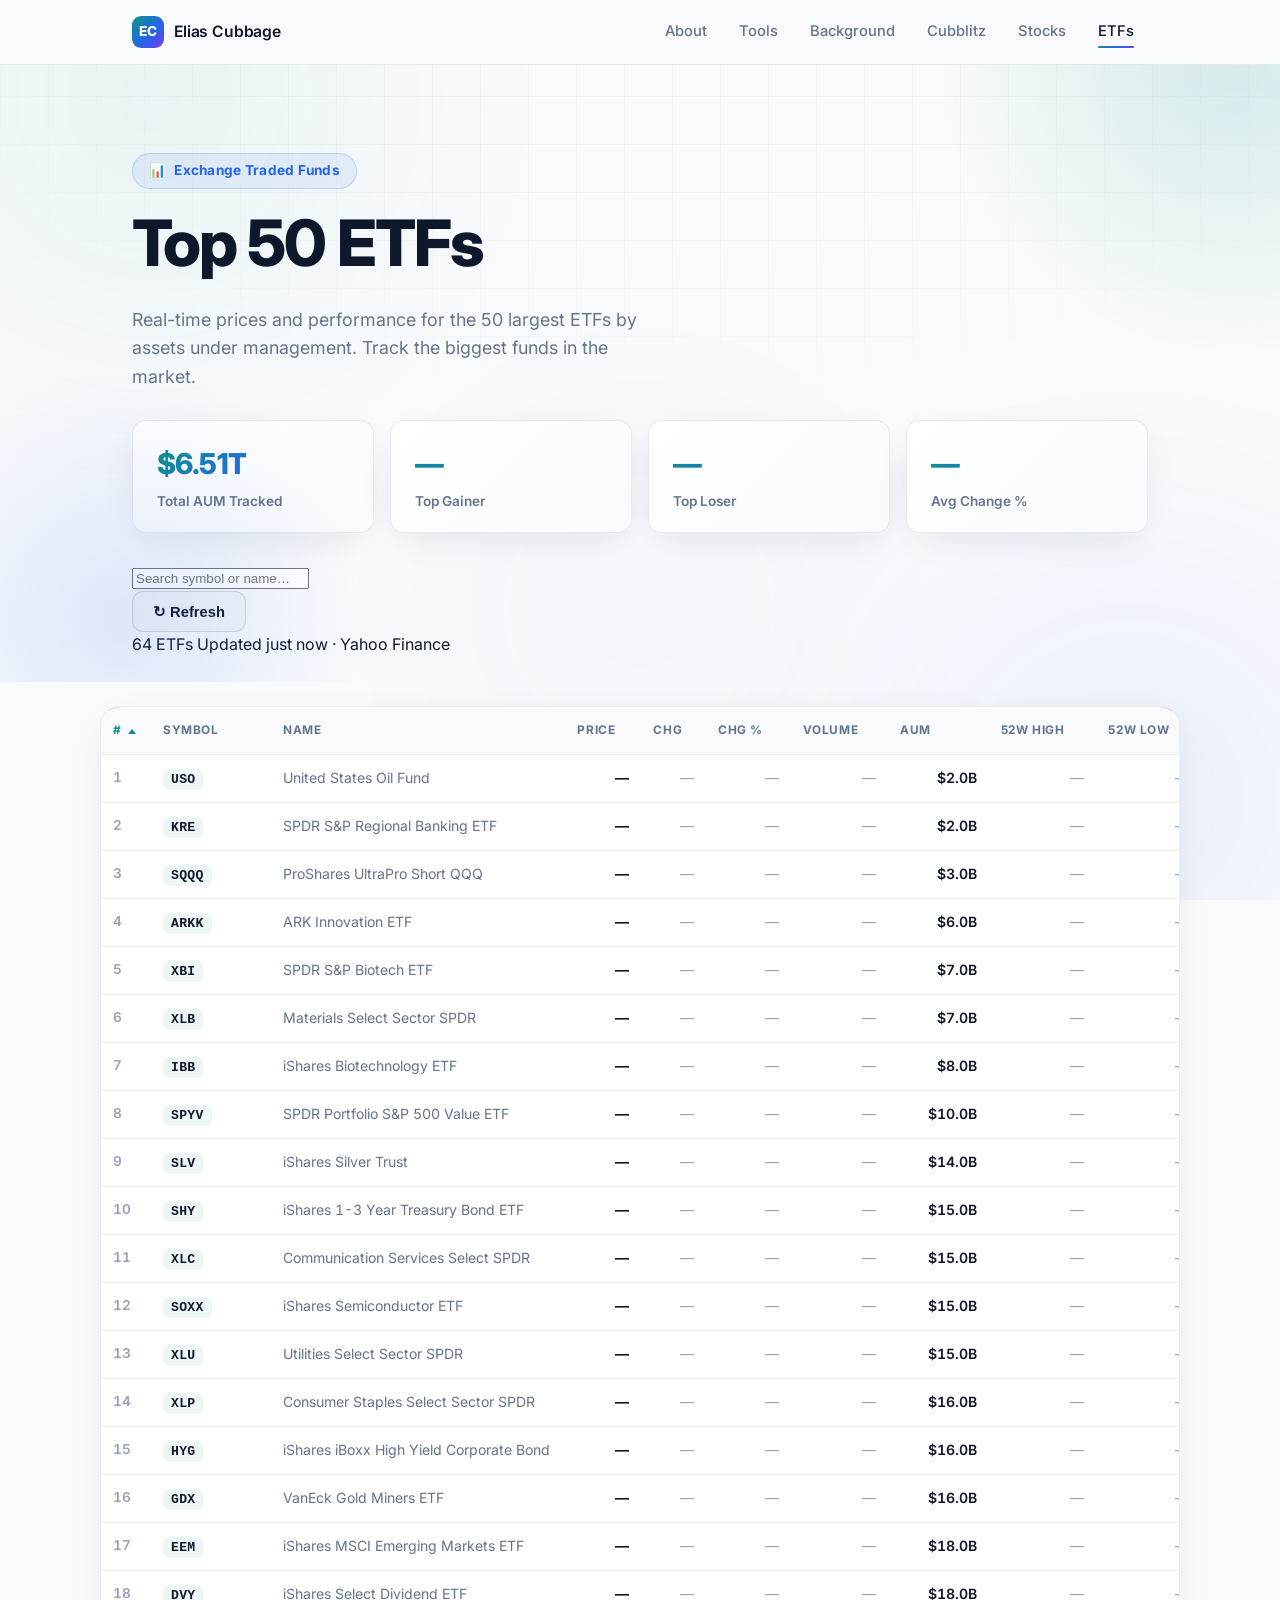
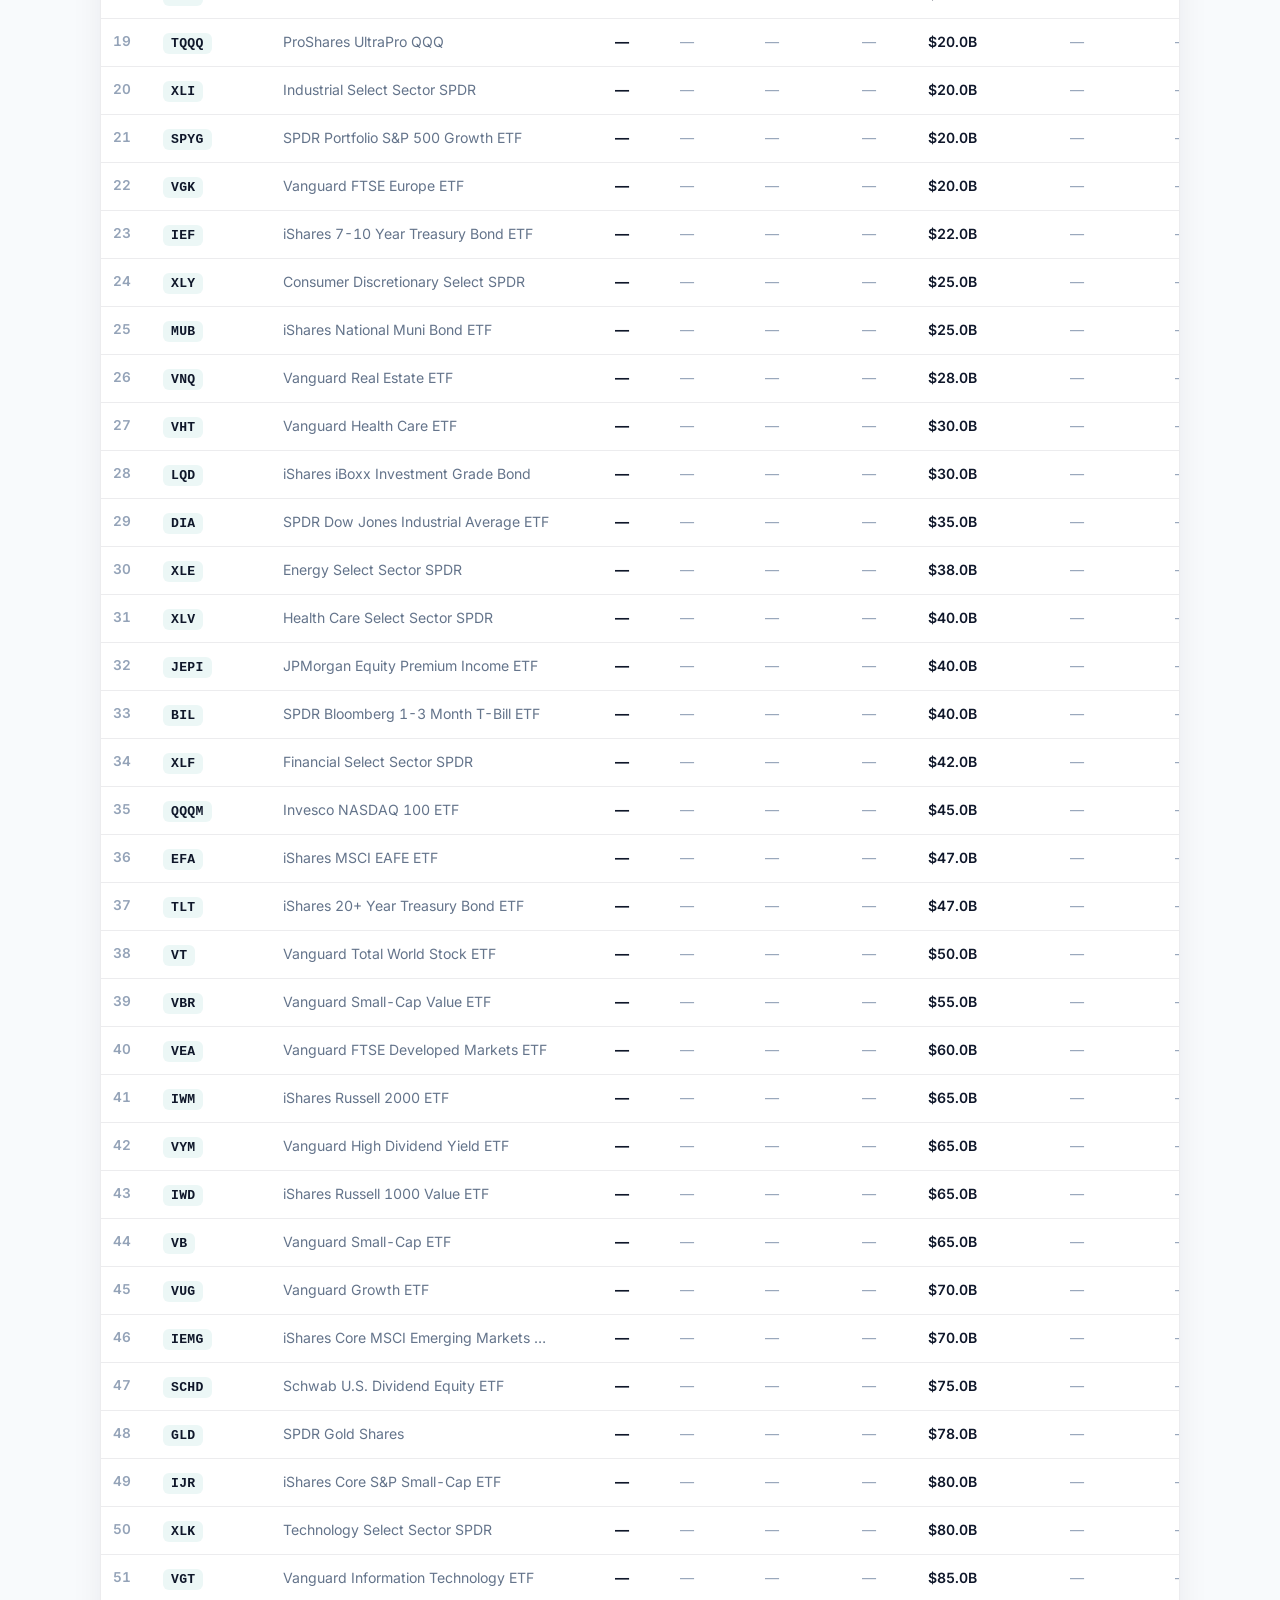
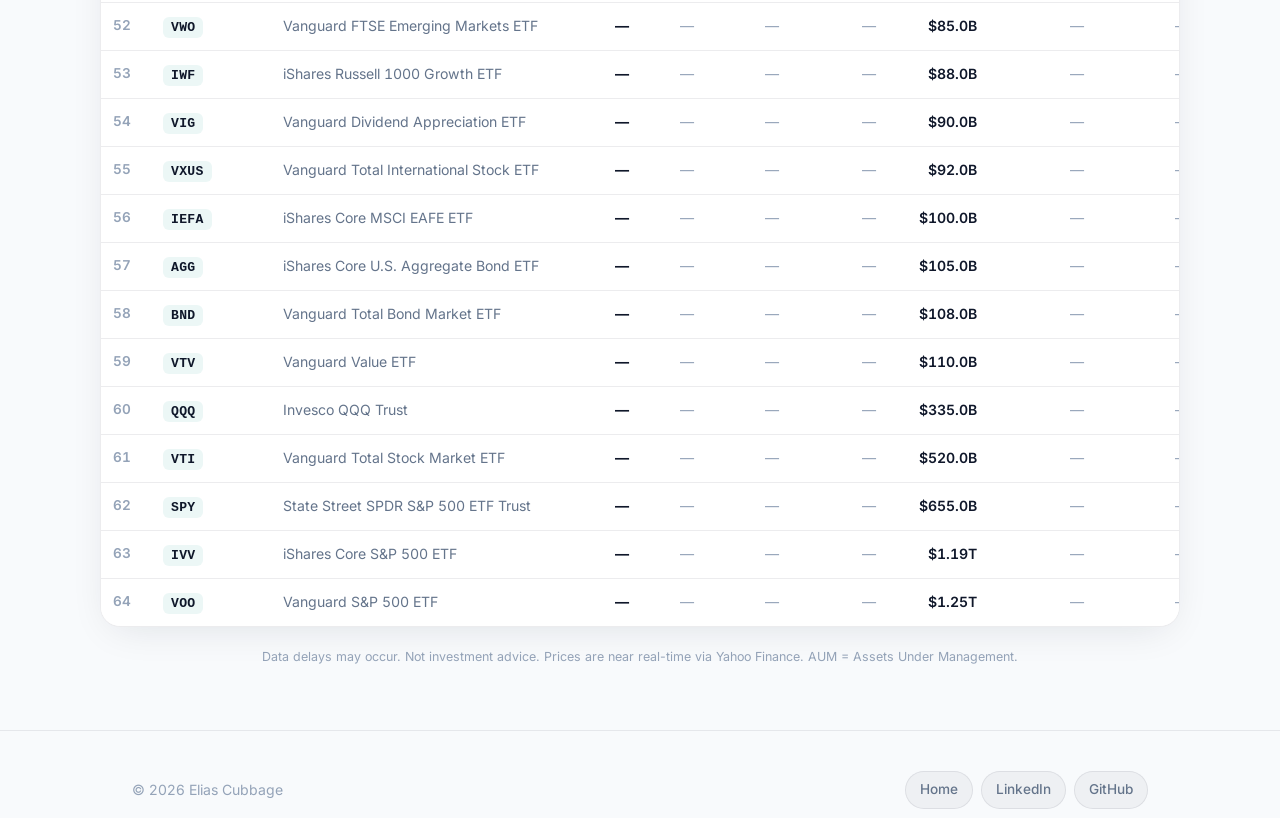
==== etf.html @ 334627fe "Add dedicated ETF tracker page with top 50 ETFs" ====
<!doctype html>
<html lang="en">
<head>
  <meta charset="utf-8" />
  <meta name="viewport" content="width=device-width,initial-scale=1" />
  <meta http-equiv="Cache-Control" content="no-cache, no-store, must-revalidate" />
  <meta http-equiv="Pragma" content="no-cache" />
  <meta http-equiv="Expires" content="0" />
  <title>ETF Tracker — Top 50 ETFs | Elias Cubbage</title>
  <meta name="description" content="Real-time ETF tracker of the 50 largest ETFs by assets under management. Live data from Yahoo Finance." />
  <meta property="og:title" content="ETF Tracker — Top 50 ETFs" />
  <meta property="og:description" content="Real-time tracker of the 50 largest ETFs by AUM. Live data from Yahoo Finance." />
  <meta property="og:type" content="website" />
  <meta property="og:url" content="https://eliascubbage.com/etf.html" />
  <meta property="og:locale" content="en_US" />
  <meta name="twitter:card" content="summary" />
  <link rel="icon" type="image/svg+xml" href="data:image/svg+xml,%3Csvg xmlns='http://www.w3.org/2000/svg' viewBox='0 0 32 32'%3E%3Crect width='32' height='32' rx='6' fill='%230d9488'/%3E%3Ctext x='16' y='22' text-anchor='middle' font-family='Inter,system-ui,sans-serif' font-size='16' font-weight='700' fill='%23ffffff'%3EEC%3C/text%3E%3C/svg%3E" />
  <link href="https://fonts.googleapis.com/css2?family=Inter:wght@300;400;500;600;700;800;900&display=swap" rel="stylesheet">
  <script>history.scrollRestoration='manual';window.scrollTo(0,0);</script>
  <link rel="stylesheet" href="styles-cubblitz.css?v=14">
  <script src="config.js?v=3"></script>
  <style>
    .etf-hero { position: relative; overflow: hidden; }
    .etf-hero::before {
      content: '';
      position: absolute;
      top: -50%;
      right: -20%;
      width: 600px;
      height: 600px;
      background: radial-gradient(circle, rgba(13, 148, 136, 0.15) 0%, transparent 70%);
      border-radius: 50%;
      pointer-events: none;
      animation: floatA 20s ease-in-out infinite;
    }
    .etf-hero::after {
      content: '';
      position: absolute;
      bottom: -30%;
      left: -10%;
      width: 500px;
      height: 500px;
      background: radial-gradient(circle, rgba(37, 99, 235, 0.12) 0%, transparent 70%);
      border-radius: 50%;
      pointer-events: none;
      animation: floatB 25s ease-in-out infinite;
    }
    .etf-stats {
      display: grid;
      grid-template-columns: repeat(auto-fit, minmax(200px, 1fr));
      gap: 16px;
      margin: 24px 0 32px;
    }
    .etf-stat-card {
      padding: 20px 24px;
      border-radius: var(--radius);
      background: linear-gradient(135deg, var(--card) 0%, var(--card-2) 100%);
      border: 1px solid var(--border);
      box-shadow: var(--shadow);
      transition: transform 0.3s var(--ease), border-color 0.3s var(--ease), box-shadow 0.3s var(--ease);
    }
    .etf-stat-card:hover {
      transform: translateY(-4px);
      border-color: rgba(13, 148, 136, 0.3);
      box-shadow: 0 14px 48px -12px rgba(15, 23, 42, 0.2);
    }
    .etf-stat-value {
      font-size: 1.8rem;
      font-weight: 800;
      background: var(--accent-grad);
      -webkit-background-clip: text;
      background-clip: text;
      -webkit-text-fill-color: transparent;
      margin: 0 0 4px;
      letter-spacing: -0.02em;
    }
    .etf-stat-label {
      font-size: 0.85rem;
      font-weight: 600;
      color: var(--muted);
      margin: 0;
    }
    .etf-badge-header {
      display: inline-flex;
      align-items: center;
      gap: 8px;
      padding: 6px 16px;
      border-radius: 999px;
      background: rgba(37, 99, 235, 0.08);
      border: 1px solid rgba(37, 99, 235, 0.2);
      color: var(--accent-2);
      font-size: 0.85rem;
      font-weight: 700;
      margin-bottom: 16px;
      letter-spacing: 0.02em;
    }
    .etf-table-wrap {
      overflow-x: auto;
      border: 1px solid var(--border);
      border-radius: var(--radius-lg);
      background: var(--card);
      box-shadow: var(--shadow);
      position: relative;
    }
    .etf-table-wrap::before {
      content: '';
      position: absolute;
      top: 0;
      left: 0;
      right: 0;
      height: 4px;
      background: var(--accent-grad);
      border-radius: var(--radius-lg) var(--radius-lg) 0 0;
    }
    .etf-table {
      width: 100%;
      border-collapse: collapse;
      font-size: 0.88rem;
      min-width: 1100px;
    }
    .etf-table thead th {
      position: sticky;
      top: 0;
      background: var(--card-2);
      color: var(--muted);
      font-size: 0.74rem;
      font-weight: 700;
      letter-spacing: 0.05em;
      text-transform: uppercase;
      padding: 14px 12px;
      text-align: left;
      border-bottom: 1px solid var(--border);
      white-space: nowrap;
      cursor: pointer;
      user-select: none;
      transition: color 0.2s var(--ease), background 0.2s var(--ease);
    }
    .etf-table thead th:hover {
      color: var(--text);
      background: rgba(15, 23, 42, 0.03);
    }
    .etf-table thead th.sorted {
      color: var(--accent);
    }
    .etf-table thead th.sorted::after {
      content: '';
      display: inline-block;
      margin-left: 6px;
      width: 0;
      height: 0;
      border-left: 4px solid transparent;
      border-right: 4px solid transparent;
    }
    .etf-table thead th.sorted.asc::after {
      border-bottom: 5px solid var(--accent);
    }
    .etf-table thead th.sorted.desc::after {
      border-top: 5px solid var(--accent);
    }
    .etf-table tbody td {
      padding: 12px;
      border-bottom: 1px solid var(--border);
      white-space: nowrap;
      font-variant-numeric: tabular-nums;
      overflow: hidden;
      text-overflow: ellipsis;
    }
    .etf-table tbody tr:last-child td {
      border-bottom: 0;
    }
    .etf-table tbody tr {
      transition: background 0.2s var(--ease);
    }
    .etf-table tbody tr:hover {
      background: rgba(13, 148, 136, 0.04);
    }
    .etf-table .rank {
      color: var(--muted-2);
      font-weight: 600;
      font-size: 0.85rem;
      width: 50px;
    }
    .etf-table .symbol-col {
      font-weight: 700;
      width: 120px;
    }
    .etf-table .ticker {
      font-family: ui-monospace, 'SF Mono', Menlo, monospace;
      font-weight: 700;
      letter-spacing: 0.02em;
      color: var(--text);
      background: rgba(13, 148, 136, 0.08);
      padding: 3px 8px;
      border-radius: 6px;
      font-size: 0.82rem;
    }
    .etf-table .name-col {
      color: var(--muted);
      max-width: 240px;
      overflow: hidden;
      text-overflow: ellipsis;
    }
    .etf-table .num {
      text-align: right;
    }
    .etf-table .price {
      font-weight: 700;
      color: var(--text);
    }
    .etf-table .pos {
      color: #059669;
      font-weight: 600;
    }
    .etf-table .neg {
      color: #dc2626;
      font-weight: 600;
    }
    .etf-table .flat {
      color: var(--muted-2);
    }
    .etf-table .muted {
      color: var(--muted-2);
    }
    .etf-table .marketcap {
      font-weight: 600;
      color: var(--text);
    }
    .etf-disclaimer {
      margin: 20px 0 0;
      color: var(--muted-2);
      font-size: 0.78rem;
      text-align: center;
    }
    @media (max-width: 680px) {
      .etf-stats {
        grid-template-columns: 1fr;
      }
    }
  </style>
</head>
<body>
  <div class="cursor-dot" id="cursor-dot" aria-hidden="true"></div>
  <div class="cursor-ring" id="cursor-ring" aria-hidden="true"></div>
  <div class="spotlight" id="spotlight" aria-hidden="true"></div>
  <div class="scroll-progress" id="scroll-progress" aria-hidden="true"></div>
  <div class="bg-decor" aria-hidden="true">
    <div class="bg-mesh"></div>
    <div class="bg-glow glow-a"></div>
    <div class="bg-glow glow-b"></div>
    <div class="bg-glow glow-c"></div>
    <div class="bg-grid"></div>
    <div class="bg-noise"></div>
  </div>
  <header class="site-header">
    <div class="container header-inner">
      <a class="brand" href="/">
        <span class="brand-mark">EC</span>
        <span class="brand-name">Elias Cubbage</span>
      </a>
      <button id="nav-toggle" class="nav-toggle" aria-label="Toggle navigation">☰</button>
      <nav id="nav" class="nav">
        <a href="/#about" data-nav>About</a>
        <a href="/#stack" data-nav>Tools</a>
        <a href="/#professional" data-nav>Background</a>
        <a href="/#game" data-nav>Cubblitz</a>
        <a href="stocks.html" data-nav>Stocks</a>
        <a href="etf.html" data-nav class="active">ETFs</a>
      </nav>
    </div>
  </header>
  <main>
    <section class="hero etf-hero">
      <div class="container hero-inner">
        <div class="hero-content">
          <div class="etf-badge-header">
            <span>📊</span>
            <span>Exchange Traded Funds</span>
          </div>
          <h1>Top 50 ETFs</h1>
          <p class="lead">Real-time prices and performance for the 50 largest ETFs by assets under management. Track the biggest funds in the market.</p>

          <div class="etf-stats" id="etf-stats">
            <div class="etf-stat-card">
              <div class="etf-stat-value" id="stat-total-aum">—</div>
              <div class="etf-stat-label">Total AUM Tracked</div>
            </div>
            <div class="etf-stat-card">
              <div class="etf-stat-value" id="stat-top-gainer">—</div>
              <div class="etf-stat-label">Top Gainer</div>
            </div>
            <div class="etf-stat-card">
              <div class="etf-stat-value" id="stat-top-loser">—</div>
              <div class="etf-stat-label">Top Loser</div>
            </div>
            <div class="etf-stat-card">
              <div class="etf-stat-value" id="stat-avg-change">—</div>
              <div class="etf-stat-label">Avg Change %</div>
            </div>
          </div>

          <div class="stocks-controls">
            <div class="stocks-search">
              <input type="text" id="search-input" placeholder="Search symbol or name…" autocomplete="off" aria-label="Search ETFs" />
            </div>
            <button id="refresh-btn" class="btn ghost refresh-btn" type="button">↻ Refresh</button>
          </div>
          <div class="stocks-meta">
            <span id="stocks-count" class="stock-count">Loading…</span>
            <span id="stocks-updated" class="stock-updated"></span>
          </div>
        </div>
      </div>
    </section>

    <section class="section container">
      <div id="stocks-status" class="stocks-status" role="status" aria-live="polite">
        <div class="spinner"></div>
        <p>Loading ETF data…</p>
      </div>
      <div id="stocks-table-wrap" class="etf-table-wrap" hidden>
        <table class="etf-table" id="stocks-table">
          <thead>
            <tr>
              <th class="sortable" data-sort="rank">#</th>
              <th class="sortable" data-sort="symbol">Symbol</th>
              <th class="sortable" data-sort="name">Name</th>
              <th class="sortable" data-sort="price">Price</th>
              <th class="sortable" data-sort="change">Chg</th>
              <th class="sortable" data-sort="changePercent">Chg %</th>
              <th class="sortable" data-sort="volume">Volume</th>
              <th class="sortable" data-sort="marketCap">AUM</th>
              <th class="sortable" data-sort="high">52W High</th>
              <th class="sortable" data-sort="low">52W Low</th>
            </tr>
          </thead>
          <tbody id="stocks-body"></tbody>
        </table>
      </div>
      <p class="etf-disclaimer">Data delays may occur. Not investment advice. Prices are near real-time via Yahoo Finance. AUM = Assets Under Management.</p>
    </section>
  </main>
  <footer class="site-footer">
    <div class="container footer-inner">
      <p class="footer-copy">© <span id="year"></span> Elias Cubbage</p>
      <p class="footer-links">
        <a class="chip" href="/">Home</a>
        <a class="chip" href="https://www.linkedin.com/in/elias-cubbage/" target="_blank" rel="noopener">LinkedIn</a>
        <a class="chip" href="https://github.com/EliasCubbage" target="_blank" rel="noopener">GitHub</a>
      </p>
    </div>
  </footer>
  <script src="etf.js"></script>
</body>
</html>
---- styles-cubblitz.css ----
/* ============================================================
   Elias Cubbage — Portfolio
   Bright, professional light theme with teal→blue accent
   Enhanced: scroll progress, stats, filters, marquee
   ============================================================ */

:root{
  --bg:#f8fafc;
  --bg-2:#f1f5f9;
  --card:#ffffff;
  --card-2:#f8fafc;
  --muted:#64748b;
  --muted-2:#94a3b8;
  --text:#0f172a;
  --accent:#0d9488;
  --accent-2:#2563eb;
  --accent-3:#7c3aed;
  --accent-grad:linear-gradient(135deg,#0d9488 0%,#2563eb 60%,#7c3aed 100%);
  --accent-grad-soft:linear-gradient(135deg,rgba(13,148,136,0.1),rgba(37,99,235,0.1));
  --border:rgba(15,23,42,0.08);
  --border-strong:rgba(15,23,42,0.14);
  --radius:14px;
  --radius-lg:20px;
  --shadow:0 10px 40px -12px rgba(15,23,42,0.12);
  --shadow-glow:0 0 40px -8px rgba(13,148,136,0.2);
  --ease:cubic-bezier(0.22,1,0.36,1);
}

*{box-sizing:border-box}
html{scroll-behavior:smooth}
html,body{height:100%}
body{
  margin:0;
  font-family:Inter,system-ui,-apple-system,'Segoe UI',Roboto,Helvetica,Arial;
  background:var(--bg);
  color:var(--text);
  line-height:1.6;
  -webkit-font-smoothing:antialiased;
  text-rendering:optimizeLegibility;
  overflow-x:hidden;
}

/* ===== Scroll progress bar ===== */
.scroll-progress{
  position:fixed;top:0;left:0;height:3px;width:0;z-index:100;
  background:var(--accent-grad);
  box-shadow:0 0 12px rgba(13,148,136,0.5);
  transition:width 0.1s linear;
}

/* ===== Background decoration ===== */
.bg-decor{position:fixed;inset:0;z-index:-1;pointer-events:none;overflow:hidden}
.bg-glow{position:absolute;border-radius:50%;filter:blur(120px);opacity:0.4}
.glow-a{width:600px;height:600px;top:-200px;left:-150px;background:radial-gradient(circle,rgba(13,148,136,0.25),transparent 70%);animation:floatA 18s ease-in-out infinite}
.glow-b{width:700px;height:700px;bottom:-250px;right:-200px;background:radial-gradient(circle,rgba(37,99,235,0.22),transparent 70%);animation:floatB 22s ease-in-out infinite}
.glow-c{width:500px;height:500px;top:40%;left:50%;transform:translateX(-50%);background:radial-gradient(circle,rgba(124,58,237,0.12),transparent 70%);animation:floatC 26s ease-in-out infinite}
.bg-grid{position:absolute;inset:0;background-image:linear-gradient(rgba(15,23,42,0.04) 1px,transparent 1px),linear-gradient(90deg,rgba(15,23,42,0.04) 1px,transparent 1px);background-size:48px 48px;mask-image:radial-gradient(ellipse 80% 60% at 50% 0%,#000 30%,transparent 80%);-webkit-mask-image:radial-gradient(ellipse 80% 60% at 50% 0%,#000 30%,transparent 80%)}
@keyframes floatA{0%,100%{transform:translate(0,0)}50%{transform:translate(60px,40px)}}
@keyframes floatB{0%,100%{transform:translate(0,0)}50%{transform:translate(-50px,-30px)}}
@keyframes floatC{0%,100%{transform:translate(-50%,0)}50%{transform:translate(-50%,-40px)}}

/* ===== Layout ===== */
.container{max-width:1080px;margin:0 auto;padding:0 32px}
.section{padding:24px 0}
@media (max-width:600px){.section{padding:16px 0}.container{padding:0 20px}}

/* ===== Header ===== */
.site-header{
  position:sticky;top:0;z-index:50;
  background:#f8fafc;
  border-bottom:1px solid var(--border);
}
.header-inner{display:flex;align-items:center;justify-content:space-between;height:64px}
.brand{display:flex;align-items:center;gap:10px;text-decoration:none;color:var(--text)}
.brand-mark{
  display:inline-flex;align-items:center;justify-content:center;
  width:32px;height:32px;border-radius:9px;
  background:var(--accent-grad);color:#fff;font-weight:800;font-size:0.85rem;letter-spacing:0.5px;
}
.brand-name{font-weight:600;font-size:0.98rem;letter-spacing:-0.01em}
@media (max-width:520px){.brand-name{display:none}}

.nav{display:flex;gap:4px;align-items:center}
.nav a{
  position:relative;color:var(--muted);text-decoration:none;font-size:0.92rem;font-weight:500;
  padding:8px 14px;border-radius:8px;transition:color 0.25s var(--ease),background 0.25s var(--ease);
}
.nav a:hover{color:var(--text);background:rgba(15,23,42,0.05)}
.nav a::after{content:"";position:absolute;left:14px;right:14px;bottom:4px;height:1.5px;background:var(--accent-grad);transform:scaleX(0);transform-origin:left;transition:transform 0.3s var(--ease);border-radius:2px}
.nav a:hover::after{transform:scaleX(1)}
.nav a.active{color:var(--text)}
.nav a.active::after{transform:scaleX(1)}
.nav-toggle{display:none;background:transparent;border:0;color:var(--muted);font-size:1.4rem;cursor:pointer;padding:4px 8px;border-radius:8px}
.nav-toggle:hover{color:var(--text);background:rgba(15,23,42,0.05)}

/* ===== Hero ===== */
.hero{padding:88px 0 24px}
.hero-inner{display:flex;gap:48px;align-items:center}
.hero-content{flex:1;min-width:0}
.hero h1{
  font-size:clamp(2.4rem,6vw,4rem);font-weight:800;letter-spacing:-0.03em;line-height:1.2;
  margin:0 0 24px;
  color:#0f172a;
}
.lead{color:var(--muted);font-size:1.12rem;max-width:540px;margin:0 0 28px}
.cta-row{display:flex;gap:12px;flex-wrap:wrap;margin:0 0 22px}
.links-row{display:flex;gap:10px;flex-wrap:wrap;margin:0 0 24px}

/* ===== Buttons & chips ===== */
.btn{
  display:inline-flex;align-items:center;justify-content:center;
  padding:11px 20px;border-radius:11px;
  background:transparent;color:var(--text);text-decoration:none;font-weight:600;font-size:0.92rem;
  border:1px solid var(--border-strong);cursor:pointer;
  transition:transform 0.2s var(--ease),background 0.25s var(--ease),border-color 0.25s var(--ease),box-shadow 0.25s var(--ease);
}
.btn:hover{transform:translateY(-2px);border-color:rgba(15,23,42,0.22);background:rgba(15,23,42,0.04)}
.btn.primary{
  background:var(--accent-grad);border:0;color:#fff;font-weight:700;
  box-shadow:0 8px 24px -8px rgba(13,148,136,0.4);
}
.btn.primary:hover{box-shadow:0 12px 32px -8px rgba(13,148,136,0.55);transform:translateY(-2px)}
.btn.ghost{border:1px solid var(--border-strong);background:rgba(15,23,42,0.02)}
.btn:disabled{opacity:0.4;cursor:not-allowed;transform:none}
.chip{
  display:inline-flex;align-items:center;
  padding:7px 14px;border-radius:999px;
  background:rgba(15,23,42,0.04);border:1px solid var(--border);
  color:var(--muted);text-decoration:none;font-size:0.85rem;font-weight:500;
  transition:color 0.25s var(--ease),border-color 0.25s var(--ease),background 0.25s var(--ease),transform 0.2s var(--ease);
}
.chip:hover{color:var(--text);border-color:rgba(13,148,136,0.4);background:rgba(13,148,136,0.06);transform:translateY(-1px)}

/* magnetic buttons */
.magnetic{transition:transform 0.2s var(--ease)}

/* ===== Hero visual ===== */
.hero-visual{flex:0 0 240px;display:flex;align-items:center;justify-content:center}
.monogram-ring{position:relative;border-radius:32px;padding:6px;background:var(--accent-grad);box-shadow:var(--shadow-glow);animation:pulseRing 6s ease-in-out infinite}
.monogram-ring svg{display:block;border-radius:26px}
.orbit{position:absolute;border-radius:50%;border:1px solid rgba(15,23,42,0.1);pointer-events:none}
.orbit-1{inset:-18px;animation:spin 16s linear infinite}
.orbit-2{inset:-36px;border-color:rgba(37,99,235,0.15);animation:spin 24s linear infinite reverse}
.orbit-dot{position:absolute;top:50%;left:50%;width:8px;height:8px;margin:-4px 0 0 -4px;border-radius:50%;background:var(--accent);box-shadow:0 0 12px rgba(13,148,136,0.6)}
.dot-1{animation:orbitSpin1 16s linear infinite}
.dot-2{background:var(--accent-2);box-shadow:0 0 12px rgba(37,99,235,0.6);animation:orbitSpin2 24s linear infinite reverse}
@keyframes spin{to{transform:rotate(360deg)}}
@keyframes orbitSpin1{from{transform:rotate(0deg) translateX(128px) rotate(0deg)}to{transform:rotate(360deg) translateX(128px) rotate(-360deg)}}
@keyframes orbitSpin2{from{transform:rotate(0deg) translateX(146px) rotate(0deg)}to{transform:rotate(360deg) translateX(146px) rotate(-360deg)}}
@keyframes pulseRing{0%,100%{box-shadow:0 0 40px -8px rgba(13,148,136,0.2)}50%{box-shadow:0 0 60px -6px rgba(37,99,235,0.3)}}
@media (max-width:800px){.hero-visual{flex:0 0 180px}.monogram-ring svg{width:180px;height:180px}}
@media (max-width:520px){.hero-visual{flex:0 0 140px}.monogram-ring svg{width:140px;height:140px}.orbit-1{inset:-12px}.orbit-2{inset:-24px}}

/* ===== Section titles ===== */
.section-title{
  font-size:clamp(1.6rem,3.5vw,2.2rem);font-weight:700;letter-spacing:-0.02em;
  margin:0 0 28px;display:flex;align-items:center;gap:14px;
}
.section-title::before{content:"";width:28px;height:2px;border-radius:2px;background:var(--accent-grad);flex:0 0 28px}

/* ===== Stats band ===== */
.stats-band{
  display:grid;grid-template-columns:repeat(4,1fr);gap:16px;
  padding:0 32px 8px;
}
.stat-card{
  display:flex;flex-direction:column;gap:4px;
  padding:22px 20px;border-radius:var(--radius);
  background:linear-gradient(180deg,var(--card),var(--card-2));
  border:1px solid var(--border);
  box-shadow:var(--shadow);
  transition:transform 0.3s var(--ease),border-color 0.3s var(--ease),box-shadow 0.3s var(--ease);
}
.stat-card:hover{transform:translateY(-4px);border-color:rgba(13,148,136,0.25);box-shadow:0 14px 48px -12px rgba(15,23,42,0.18)}
.stat-num{font-size:clamp(1.6rem,3vw,2.2rem);font-weight:800;letter-spacing:-0.02em;background:var(--accent-grad);-webkit-background-clip:text;background-clip:text;-webkit-text-fill-color:transparent;font-variant-numeric:tabular-nums}
.stat-label{font-size:0.92rem;font-weight:600;color:var(--text)}
.stat-sub{font-size:0.78rem;color:var(--muted-2)}
@media (max-width:760px){.stats-band{grid-template-columns:repeat(2,1fr)}}
@media (max-width:440px){.stats-band{grid-template-columns:1fr}}

/* ===== About ===== */
#about{display:flex;flex-direction:column;justify-content:center;align-items:center;padding:8px 0}
.about-grid{display:grid;grid-template-columns:1fr;gap:40px;align-items:start;max-width:800px;margin:0 auto}
@media (max-width:860px){.about-grid{grid-template-columns:1fr;gap:28px}}
.about-lead{color:var(--muted);font-size:1.05rem;max-width:720px;margin:0 auto 24px;text-align:center}
.about-text{text-align:center}
.skills{display:flex;gap:10px;flex-wrap:wrap;list-style:none;padding:0;margin:0}
.skills li{
  display:inline-flex;align-items:center;gap:8px;
  padding:8px 14px;border-radius:10px;
  background:var(--card);border:1px solid var(--border);
  color:var(--text);font-size:0.88rem;font-weight:500;
  box-shadow:0 2px 8px -4px rgba(15,23,42,0.08);
  transition:border-color 0.25s var(--ease),transform 0.2s var(--ease),box-shadow 0.25s var(--ease);
}
.skills li:hover{border-color:rgba(13,148,136,0.35);transform:translateY(-2px);box-shadow:0 6px 16px -4px rgba(13,148,136,0.2)}
.skill-dot{width:7px;height:7px;border-radius:50%;background:var(--accent-grad);box-shadow:0 0 8px rgba(13,148,136,0.4)}


/* ===== Tech Stack ===== */
.marquee{overflow:hidden;margin:0 0 32px;mask-image:linear-gradient(90deg,transparent,#000 8%,#000 92%,transparent);-webkit-mask-image:linear-gradient(90deg,transparent,#000 8%,#000 92%,transparent)}
.marquee-track{display:flex;align-items:center;gap:18px;width:max-content;animation:marquee 28s linear infinite}
.marquee-item{font-size:1.1rem;font-weight:700;color:var(--muted);white-space:nowrap;letter-spacing:-0.01em}
.marquee-dot{color:var(--accent);font-size:0.9rem}
@keyframes marquee{to{transform:translateX(-50%)}}
.stack-grid{display:grid;grid-template-columns:repeat(4,1fr);gap:16px}
.stack-col{padding:22px 20px;border-radius:var(--radius);background:linear-gradient(180deg,var(--card),var(--card-2));border:1px solid var(--border);box-shadow:var(--shadow);transition:border-color 0.3s var(--ease),transform 0.3s var(--ease),box-shadow 0.3s var(--ease)}
.stack-col:hover{border-color:rgba(13,148,136,0.25);transform:translateY(-4px);box-shadow:0 14px 48px -12px rgba(15,23,42,0.18)}
.stack-col-title{margin:0 0 14px;font-size:0.82rem;font-weight:700;letter-spacing:0.08em;text-transform:uppercase;color:var(--accent)}
.stack-list{list-style:none;padding:0;margin:0;display:flex;flex-direction:column;gap:8px}
.stack-list li{display:flex;align-items:center;gap:8px;font-size:0.9rem;color:var(--text)}
.stack-list li::before{content:"";width:5px;height:5px;border-radius:50%;background:var(--accent-grad);flex:0 0 5px}
@media (max-width:760px){.stack-grid{grid-template-columns:repeat(2,1fr)}}
@media (max-width:440px){.stack-grid{grid-template-columns:1fr}}

/* ===== Professional Background (CV timeline) ===== */
#professional{text-align:center}
#professional .section-title{justify-content:center}
.cv-panel{position:relative;padding-left:28px;max-width:800px;margin:0 auto;text-align:left}
.cv-panel::before{content:"";position:absolute;left:7px;top:8px;bottom:8px;width:2px;background:linear-gradient(180deg,var(--accent),var(--accent-2),transparent);border-radius:2px}
.cv-item{position:relative;padding:0 0 28px 24px}
.cv-item:last-child{padding-bottom:0}
.cv-marker{position:absolute;left:-28px;top:6px;width:16px;height:16px;border-radius:50%;background:var(--card);border:2px solid var(--accent);box-shadow:0 0 0 4px rgba(13,148,136,0.12);transition:box-shadow 0.3s var(--ease),border-color 0.3s var(--ease)}
.cv-item:hover .cv-marker{border-color:var(--accent-2);box-shadow:0 0 0 6px rgba(37,99,235,0.15),0 0 16px rgba(37,99,235,0.3)}
.cv-head{display:flex;align-items:center;gap:10px;flex-wrap:wrap;margin:0 0 4px}
.cv-head h4{margin:0;font-size:1.08rem;font-weight:700;letter-spacing:-0.01em}
.cv-badge{padding:3px 10px;border-radius:999px;font-size:0.68rem;font-weight:700;letter-spacing:0.04em;text-transform:uppercase;background:var(--accent-grad-soft);border:1px solid rgba(13,148,136,0.2);color:var(--accent)}
.cv-meta{margin:0 0 8px;color:var(--accent);font-size:0.84rem}
.cv-meta em{font-style:normal}
.cv-item p:not(.cv-meta){margin:0;color:var(--muted);font-size:0.92rem;max-width:680px}

/* ===== Contact ===== */
#contact .section-title{justify-content:center;text-align:center}
#contact .section-title::before{display:none}
.contact-card{
  text-align:center;padding:48px 32px;border-radius:var(--radius-lg);
  background:linear-gradient(180deg,var(--card),var(--card-2));
  border:1px solid var(--border);box-shadow:var(--shadow);
  max-width:560px;margin:0 auto;
}
.contact-status{display:inline-flex;align-items:center;gap:8px;margin:0 0 20px;padding:6px 14px;border-radius:999px;background:rgba(13,148,136,0.08);border:1px solid rgba(13,148,136,0.2);font-size:0.8rem;font-weight:600;color:var(--accent)}
.status-dot{width:8px;height:8px;border-radius:50%;background:var(--accent);box-shadow:0 0 8px rgba(13,148,136,0.6);animation:statusPulse 2s ease-in-out infinite}
@keyframes statusPulse{0%,100%{opacity:1;transform:scale(1)}50%{opacity:0.6;transform:scale(0.85)}}
.contact-lead{margin:0 0 8px;color:var(--muted);font-size:1rem}
.contact-email{margin:0 0 24px;font-size:1.4rem;font-weight:700}
.contact-email a{color:var(--accent);text-decoration:none;transition:color 0.25s var(--ease)}
.contact-email a:hover{color:var(--accent-2)}
.contact-phone{margin:0 0 24px;font-size:1.1rem;font-weight:600}
.contact-phone a{color:var(--text);text-decoration:none;transition:color 0.25s var(--ease)}
.contact-phone a:hover{color:var(--accent)}
.contact-card .cta-row{justify-content:center;margin:0}

/* ===== Captcha Gate ===== */
.captcha-gate{
  padding:24px;
  border-radius:var(--radius);
  background:linear-gradient(180deg,var(--card),var(--card-2));
  border:1px solid var(--border);
  box-shadow:var(--shadow);
  max-width:560px;
  margin:0 auto 24px;
}
.captcha-question{
  margin:0 0 16px;
  color:var(--muted);
  font-size:0.95rem;
  line-height:1.5;
}
.captcha-challenge{
  margin:0 0 20px;
  text-align:center;
}
.captcha-problem{
  display:inline-block;
  padding:12px 28px;
  background:var(--bg-2);
  border:1px solid var(--border-strong);
  border-radius:var(--radius);
  font-size:1.5rem;
  font-weight:700;
  color:var(--text);
  font-family:ui-monospace,'SF Mono',Menlo,monospace;
  letter-spacing:3px;
}
.captcha-form{
  display:flex;
  gap:12px;
  flex-wrap:wrap;
  align-items:end;
}
.captcha-label{
  display:block;
  margin:0 0 6px;
  font-size:0.82rem;
  font-weight:600;
  color:var(--muted);
}
.captcha-input{
  flex:1;
  min-width:120px;
  padding:11px 16px;
  border:1px solid var(--border-strong);
  border-radius:var(--radius);
  background:var(--bg-2);
  color:var(--text);
  font-size:1.1rem;
  font-family:ui-monospace,'SF Mono',Menlo,monospace;
  font-weight:600;
  text-align:center;
  letter-spacing:2px;
  transition:border-color 0.25s var(--ease),box-shadow 0.25s var(--ease);
}
.captcha-input:focus{
  outline:none;
  border-color:var(--accent);
  box-shadow:0 0 0 4px rgba(13,148,136,0.12);
}
.captcha-submit{
  flex:0 0 auto;
}
.captcha-error{
  margin:12px 0 0;
  color:#ef4444;
  font-size:0.88rem;
  font-weight:500;
  display:flex;
  align-items:center;
  gap:6px;
}
.captcha-error::before{
  content:"⚠";
  font-size:1rem;
}
.captcha-noscript{
  margin:0;
  color:var(--muted);
  font-size:0.9rem;
}
.captcha-noscript a{color:var(--accent)}

/* ===== Footer ===== */
.site-footer{padding:40px 0;border-top:1px solid var(--border);margin-top:40px}
.footer-inner{display:flex;align-items:center;justify-content:space-between;gap:16px;flex-wrap:wrap}
.footer-copy{margin:0;color:var(--muted-2);font-size:0.88rem}
.footer-links{display:flex;gap:8px;margin:0}

/* ===== Game ===== */
#game h2{font-size:clamp(1.8rem,4vw,2.6rem);font-weight:800;letter-spacing:0.04em;margin:0 0 8px;background:var(--accent-grad);-webkit-background-clip:text;background-clip:text;-webkit-text-fill-color:transparent}
#game > p{color:var(--muted);margin:0 0 20px}
.game-card{
  margin-top:16px;padding:24px;border:1px solid var(--border-strong);border-radius:var(--radius-lg);
  background:linear-gradient(180deg,var(--card),var(--card-2));box-shadow:var(--shadow);
  display:flex;flex-direction:column;align-items:center;
}
.game-info{display:flex;gap:24px;flex-wrap:wrap;align-items:center;justify-content:space-between;color:var(--muted);font-size:0.92rem;margin-bottom:16px;width:100%}
.game-info > div{display:inline-flex;align-items:center;gap:6px}
.game-info span{color:var(--text);font-weight:700;font-variant-numeric:tabular-nums}
.game-status{color:var(--accent);font-weight:600}
.canvas-wrap{position:relative;width:100%;max-width:540px}
#game-canvas{display:block;width:100%;height:auto;aspect-ratio:540/750;background:#050506;border:1px solid var(--border-strong);border-radius:12px;image-rendering:crisp-edges}
.game-overlay{position:absolute;inset:0;display:none;align-items:center;justify-content:center;background:rgba(5,5,6,0.82);backdrop-filter:blur(6px);border-radius:12px}
.game-overlay.open{display:flex}
.overlay-content{text-align:center;padding:24px}
.overlay-content h3{margin:0 0 8px;font-size:1.8rem;font-weight:800;letter-spacing:0.04em;background:var(--accent-grad);-webkit-background-clip:text;background-clip:text;-webkit-text-fill-color:transparent}
.overlay-content p{margin:0 0 18px;color:var(--muted)}
.game-controls{display:flex;gap:10px;flex-wrap:wrap;align-items:center;margin-top:16px;justify-content:center}
.game-instructions{margin-top:12px;color:var(--muted-2);text-align:center;font-size:0.84rem}

/* touch controls */
.touch-controls{display:none;gap:12px;margin-top:14px;width:100%;max-width:360px;justify-content:space-between}
.touch-btn{flex:1;padding:16px 0;background:var(--card);border:1px solid var(--border-strong);border-radius:12px;color:var(--text);font-size:1.4rem;cursor:pointer;user-select:none;-webkit-user-select:none}
.touch-btn:active{background:rgba(13,148,136,0.12);border-color:var(--accent)}
.touch-fire{flex:1.4;color:var(--accent)}
@media (max-width:700px){.touch-controls{display:flex}}

/* high scores table */
.highscores{width:100%;max-width:360px;margin-top:20px;text-align:center}
.highscores h3{margin:0 0 10px;font-size:0.95rem;color:var(--accent);letter-spacing:0.04em;text-transform:uppercase}
#highscore-list{list-style:none;padding:0;margin:0;text-align:left;font-size:0.86rem;color:var(--muted)}
#highscore-list li{display:flex;gap:12px;align-items:center;padding:8px 10px;border-bottom:1px solid var(--border);border-radius:8px;transition:background 0.2s var(--ease)}
#highscore-list li:hover{background:rgba(15,23,42,0.03)}
#highscore-list li:last-child{border-bottom:0}
.hs-place{min-width:22px;color:var(--muted-2);font-weight:700;font-size:0.8rem}
.hs-initials{flex:0 0 52px;font-family:ui-monospace,'SF Mono',Menlo,monospace;font-weight:700;letter-spacing:2px;color:var(--text)}
.hs-score{flex:1;text-align:right;font-family:ui-monospace,'SF Mono',Menlo,monospace;color:var(--text);font-weight:600}
#highscore-list li:first-child .hs-score{color:#d4a017;text-shadow:0 0 12px rgba(212,160,23,0.3)}
#highscore-list li:nth-child(2) .hs-score{color:#64748b}
#highscore-list li:nth-child(3) .hs-score{color:#b87333}

/* ===== Upgrade Picker ===== */
.upgrade-picker{
  position:absolute;inset:0;z-index:20;
  display:none;align-items:center;justify-content:center;
  border-radius:12px;
}
.upgrade-picker.open{display:flex;pointer-events:auto}
.upgrade-picker-bg{
  position:absolute;inset:0;
  background:rgba(5,5,6,0.85);backdrop-filter:blur(6px);
  border-radius:12px;
  pointer-events:none;
}
.upgrade-picker-inner{pointer-events:auto}
.upgrade-card{cursor:pointer;pointer-events:auto}
.upgrade-picker-inner{
  position:relative;z-index:1;
  text-align:center;padding:20px 16px;width:100%;
}
.upgrade-picker-title{
  margin:0 0 16px;font-size:1.1rem;font-weight:800;letter-spacing:0.06em;
  color:#fff;text-shadow:0 0 20px rgba(13,148,136,0.5);
}
.upgrade-cards{
  display:flex;gap:8px;justify-content:center;margin:0 0 12px;
}
.upgrade-card{
  flex:1;max-width:140px;min-width:0;
  padding:14px 8px;border-radius:12px;
  background:rgba(15,23,42,0.6);border:1px solid rgba(255,255,255,0.08);
  cursor:pointer;text-align:center;
  transition:transform 0.25s cubic-bezier(0.22,1,0.36,1),border-color 0.25s ease,box-shadow 0.25s ease;
  user-select:none;-webkit-user-select:none;
}
.upgrade-card:hover{
  transform:translateY(-6px);
  border-color:rgba(13,148,136,0.5);
  box-shadow:0 8px 24px -4px rgba(13,148,136,0.3),inset 0 0 30px rgba(13,148,136,0.05);
}
.upgrade-card:active{transform:translateY(-2px)}
.upgrade-card.selected{
  border-color:rgba(13,148,136,0.8);
  box-shadow:0 8px 24px -4px rgba(13,148,136,0.5),inset 0 0 30px rgba(13,148,136,0.1);
  transform:translateY(-6px);
}
.upgrade-card.selected .upgrade-card-icon{
  filter:drop-shadow(0 0 12px rgba(13,148,136,0.6));
}
.upgrade-card-icon{
  font-size:2rem;line-height:1;margin:0 0 6px;
  filter:drop-shadow(0 0 8px rgba(255,255,255,0.2));
}
.upgrade-card-name{
  font-size:0.78rem;font-weight:700;color:#fff;letter-spacing:0.02em;
  margin:0 0 3px;
}
.upgrade-card-desc{
  font-size:0.65rem;color:rgba(255,255,255,0.5);margin:0 0 6px;
  line-height:1.3;
}
.upgrade-card-level{
  display:flex;gap:3px;justify-content:center;
}
.upgrade-card-level .dot{
  width:6px;height:6px;border-radius:50%;
  background:rgba(255,255,255,0.15);transition:background 0.3s ease;
}
.upgrade-card-level .dot.filled{background:var(--accent);box-shadow:0 0 6px rgba(13,148,136,0.5)}
.upgrade-card-level .dot.filled-max{background:#ffd700;box-shadow:0 0 6px rgba(255,215,0,0.5)}
.upgrade-picker-hint{
  margin:0;font-size:0.7rem;color:rgba(255,255,255,0.3);
  letter-spacing:0.03em;
}
@media (max-width:400px){
  .upgrade-card{padding:10px 6px}
  .upgrade-card-icon{font-size:1.5rem}
  .upgrade-card-name{font-size:0.7rem}
  .upgrade-card-desc{font-size:0.6rem}
}

/* initials entry overlay */
.initials-overlay{position:fixed;inset:0;z-index:100;display:none;align-items:center;justify-content:center;background:rgba(15,23,42,0.5);backdrop-filter:blur(8px)}
.initials-overlay.open{display:flex}
.initials-dialog{background:var(--card);border:1px solid var(--border-strong);border-radius:var(--radius-lg);padding:32px;text-align:center;max-width:320px;box-shadow:var(--shadow)}
.initials-dialog p{margin:0 0 12px;color:var(--text)}
.initials-dialog p:first-child{color:var(--accent);font-weight:700;letter-spacing:0.04em;text-transform:uppercase;font-size:0.85rem}
.initials-dialog input{background:var(--bg-2);border:1px solid var(--border-strong);border-radius:10px;color:var(--text);font-family:ui-monospace,'SF Mono',Menlo,monospace;font-size:1.6rem;font-weight:700;letter-spacing:8px;text-align:center;text-transform:uppercase;padding:10px 12px;width:100%;max-width:140px;outline:none;transition:border-color 0.25s var(--ease),box-shadow 0.25s var(--ease)}
.initials-dialog input:focus{border-color:var(--accent);box-shadow:0 0 0 4px rgba(13,148,136,0.12)}
.initials-dialog .btn{margin-top:16px;width:100%}

/* ===== Scroll reveal ===== */
.reveal{opacity:0;transform:translateY(28px);transition:opacity 0.7s var(--ease),transform 0.7s var(--ease)}
.reveal.visible{opacity:1;transform:translateY(0)}

/* ===== Focus styles ===== */
:focus-visible{outline:2px solid rgba(13,148,136,0.5);outline-offset:3px;border-radius:4px}

/* ===== Responsive ===== */
@media (max-width:800px){
  .hero-inner{flex-direction:column-reverse;gap:32px;text-align:center}
  .hero-content{display:flex;flex-direction:column;align-items:center}
  .lead{margin-left:auto;margin-right:auto}
  .cta-row,.links-row{justify-content:center}
}
@media (max-width:680px){
  .nav{display:none;flex-direction:column;gap:4px;position:absolute;top:64px;left:0;right:0;background:rgba(248,250,252,0.96);backdrop-filter:blur(14px);border-bottom:1px solid var(--border);padding:12px 20px}
  .nav-toggle{display:inline-block}
  .nav.open{display:flex}
  .nav a{padding:12px 14px}
  .nav a::after{display:none}
  .footer-inner{flex-direction:column;text-align:center}
}

/* ===== Reduced motion ===== */
@media (prefers-reduced-motion:reduce){
  *{animation-duration:0.01ms !important;animation-iteration-count:1 !important;transition-duration:0.01ms !important;scroll-behavior:auto !important}
  .reveal{opacity:1;transform:none}
  .marquee-track{animation:none}
}
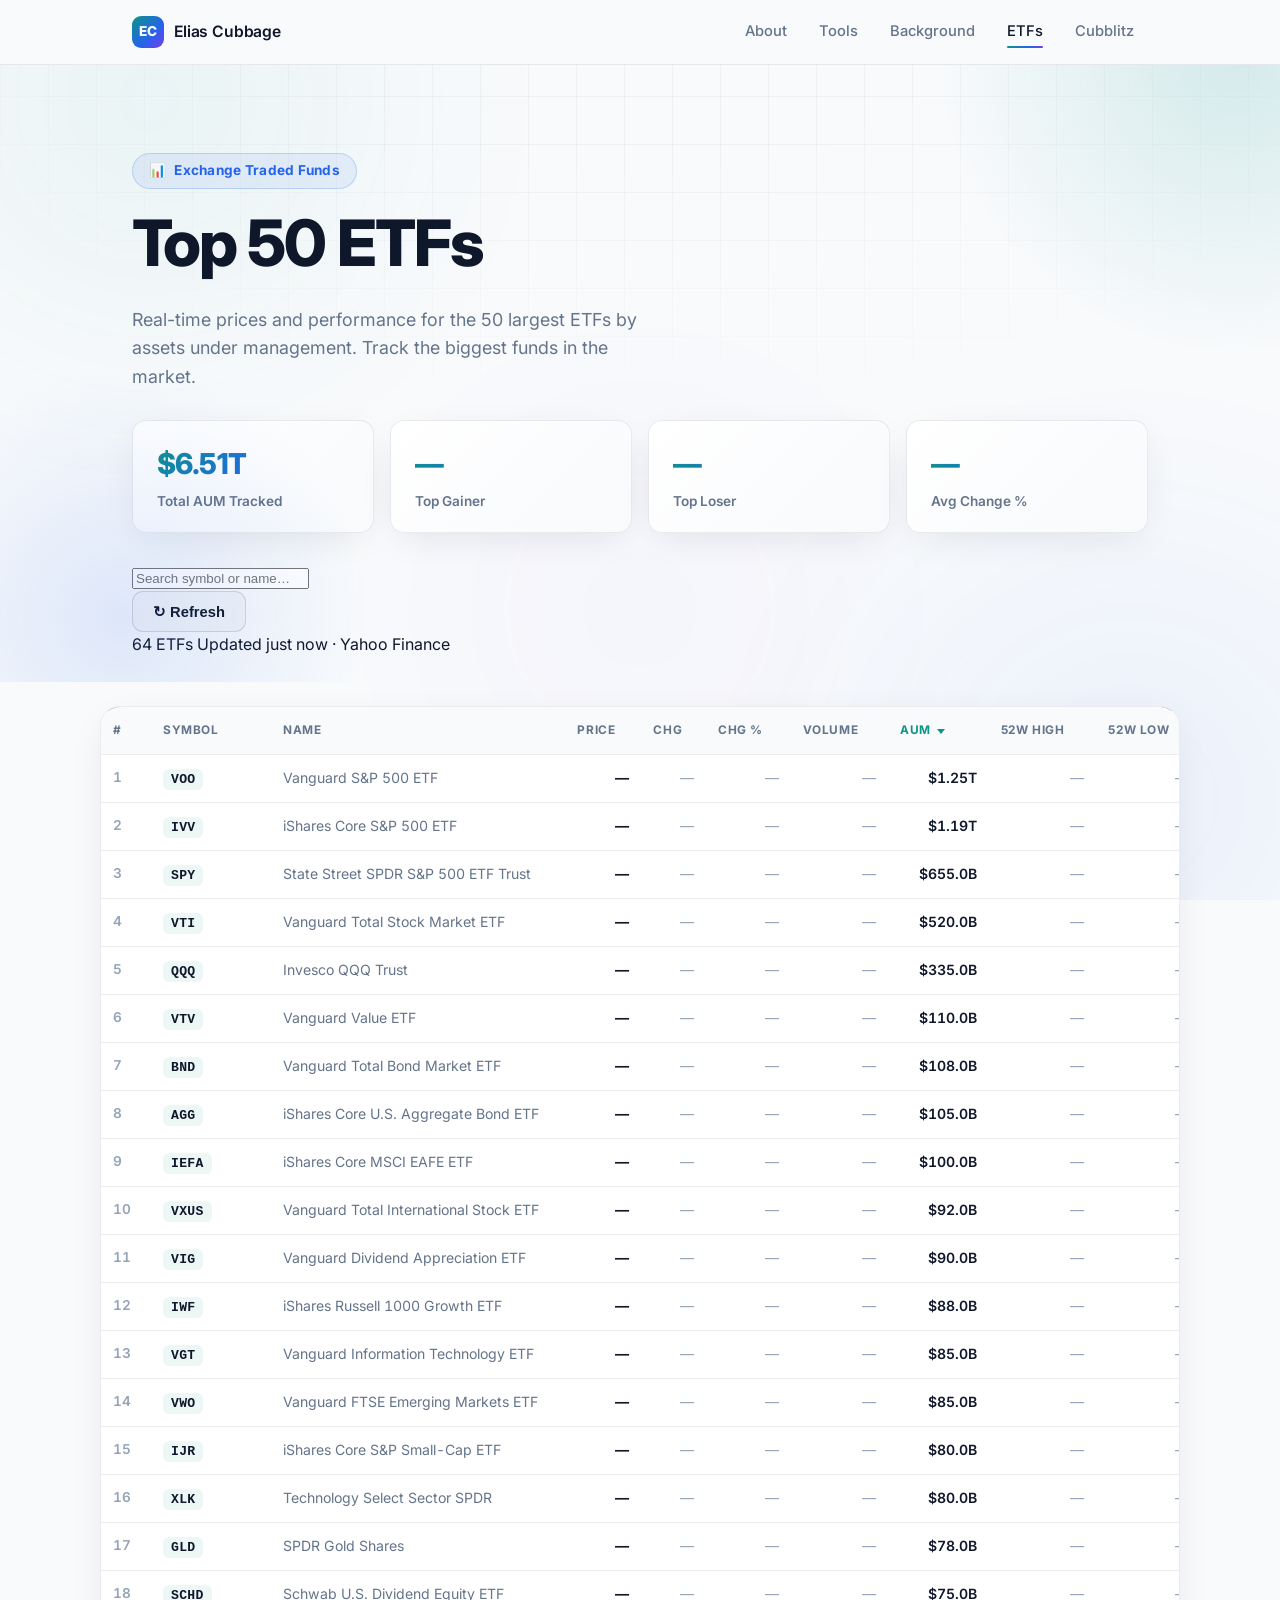
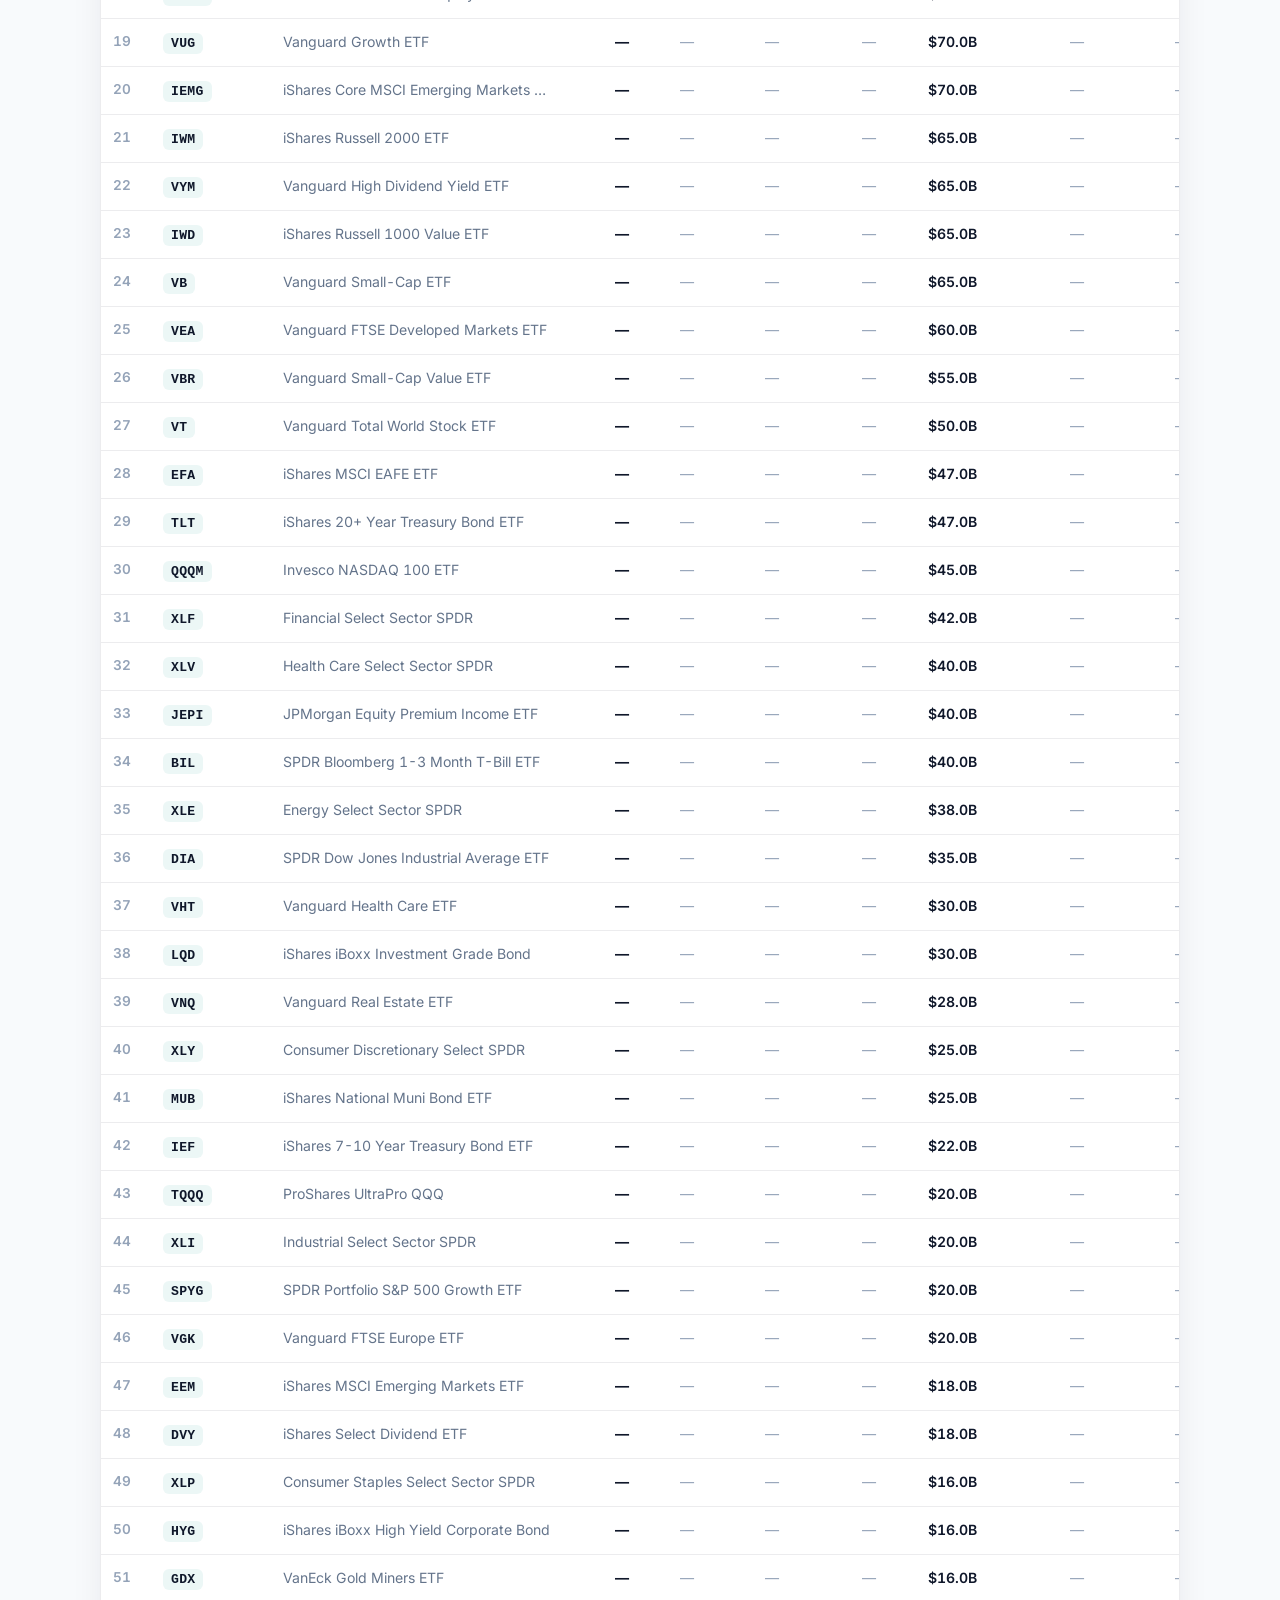
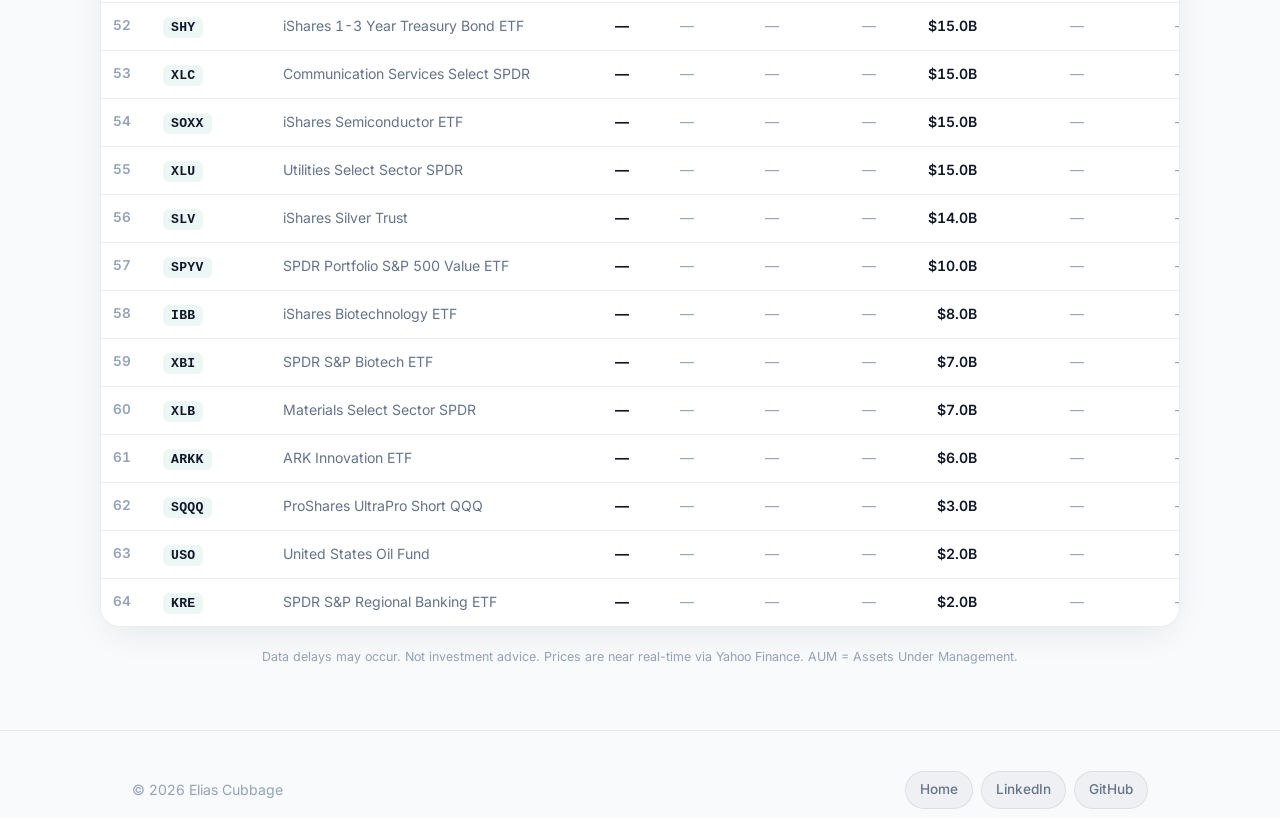
==== commit 7136a460: "Enhance ETF tracker with pretty visual design - improved stats, animations, and styling" ====
--- a/etf.html
+++ b/etf.html
@@ -262,9 +262,8 @@
         <a href="/#about" data-nav>About</a>
         <a href="/#stack" data-nav>Tools</a>
         <a href="/#professional" data-nav>Background</a>
+        <a href="etf.html" data-nav class="active">ETFs</a>
         <a href="/#game" data-nav>Cubblitz</a>
-        <a href="stocks.html" data-nav>Stocks</a>
-        <a href="etf.html" data-nav class="active">ETFs</a>
       </nav>
     </div>
   </header>
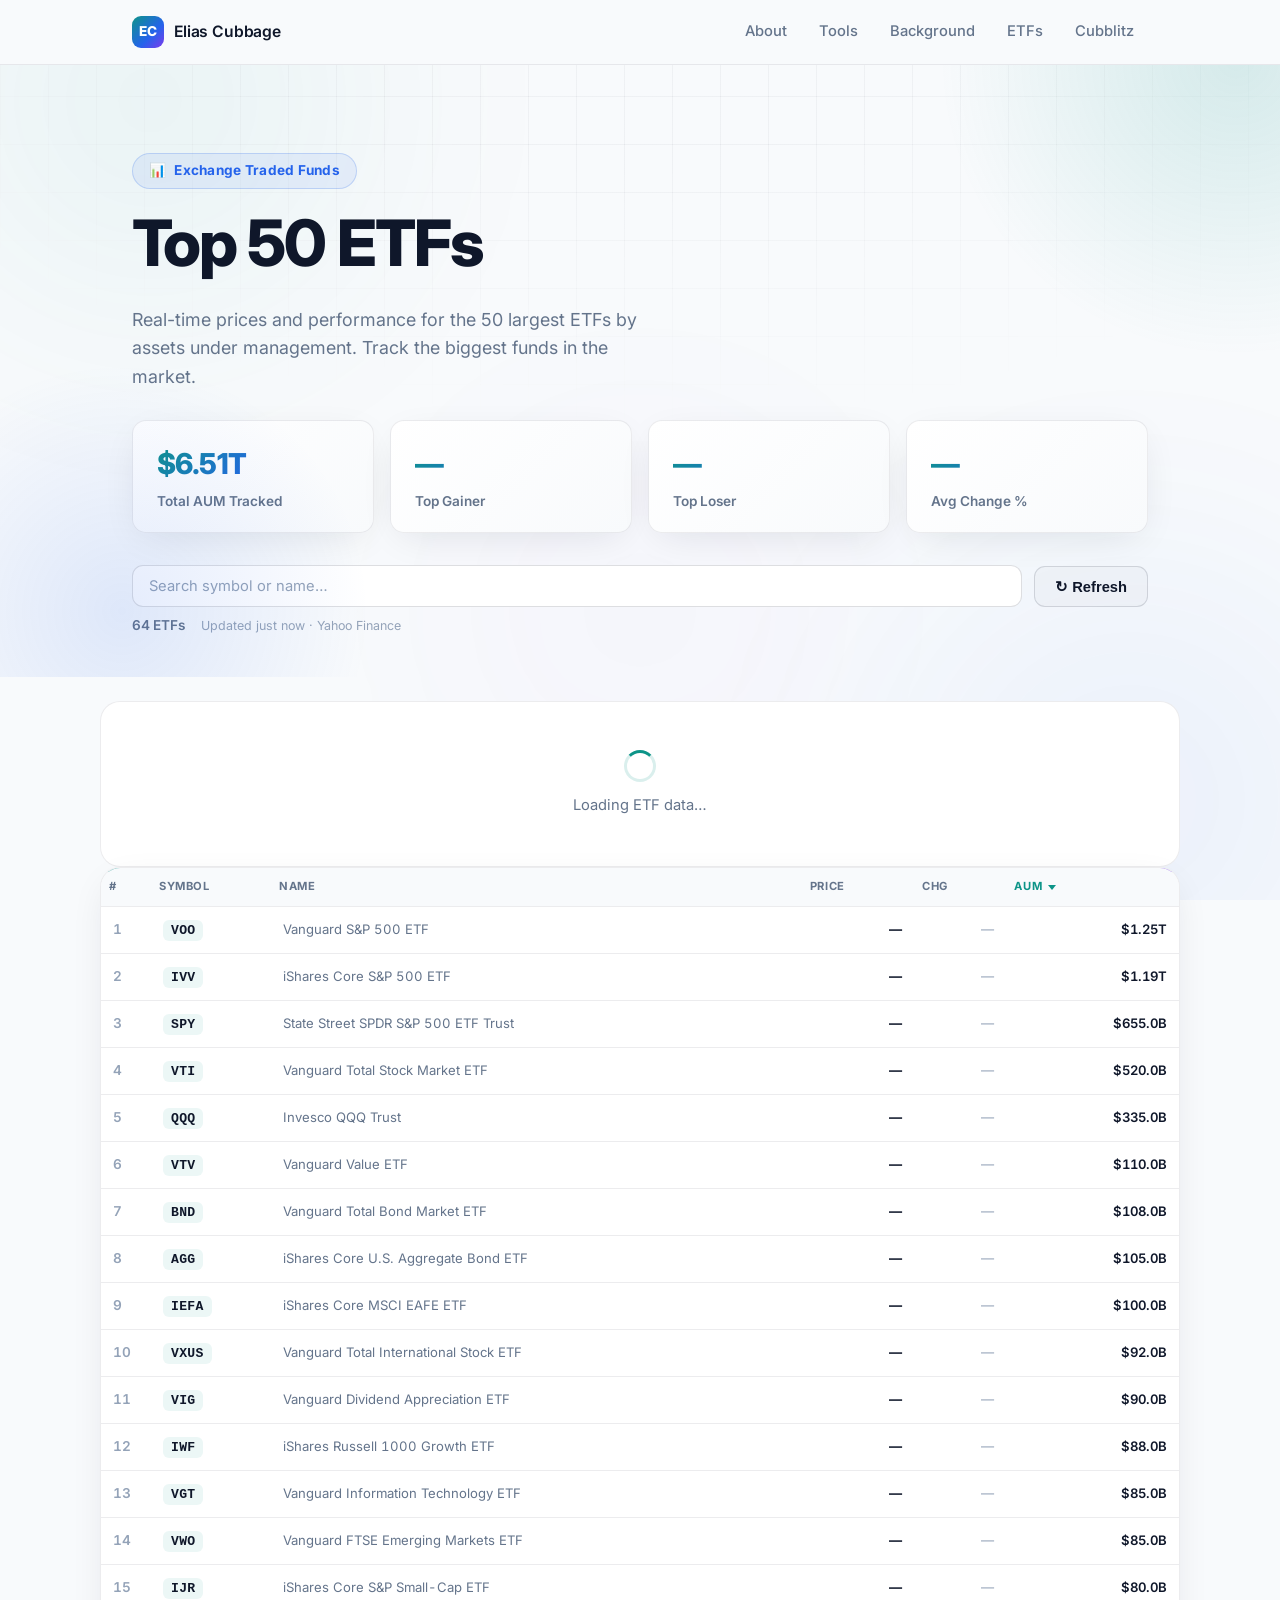
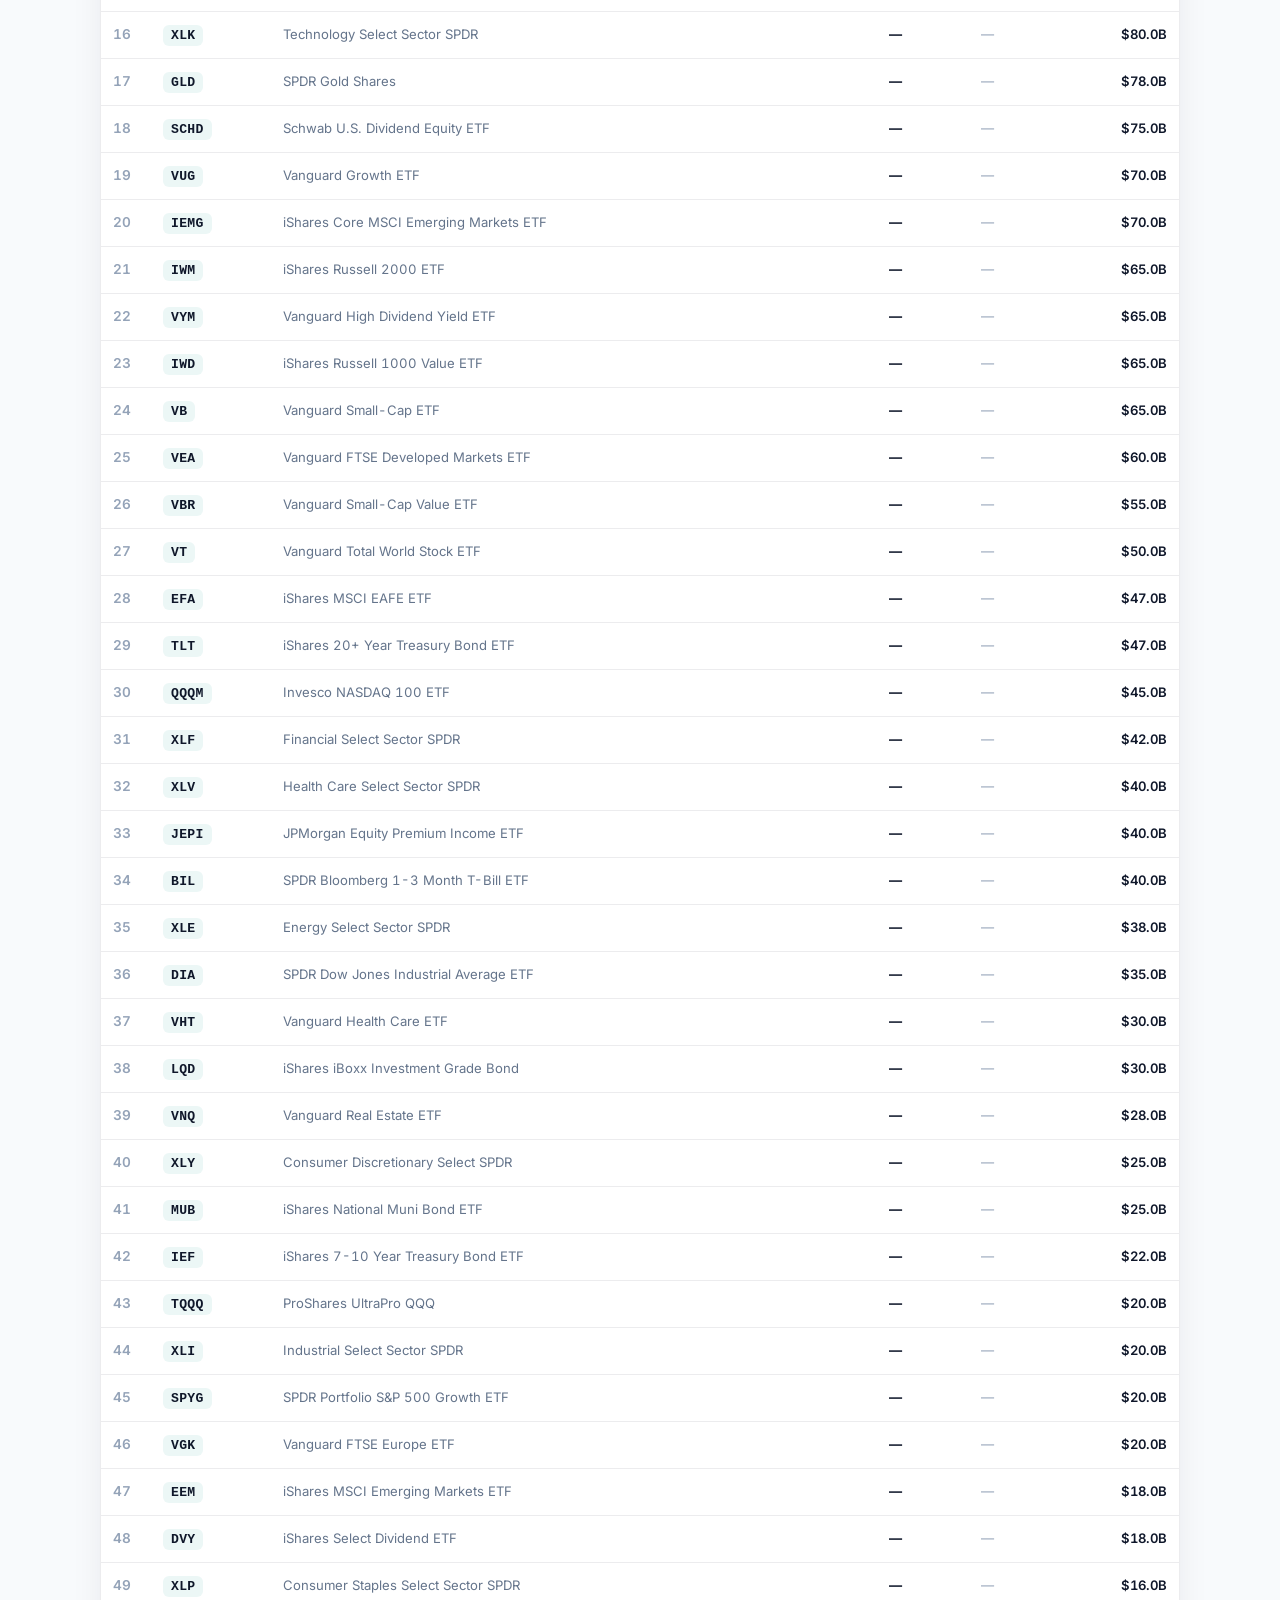
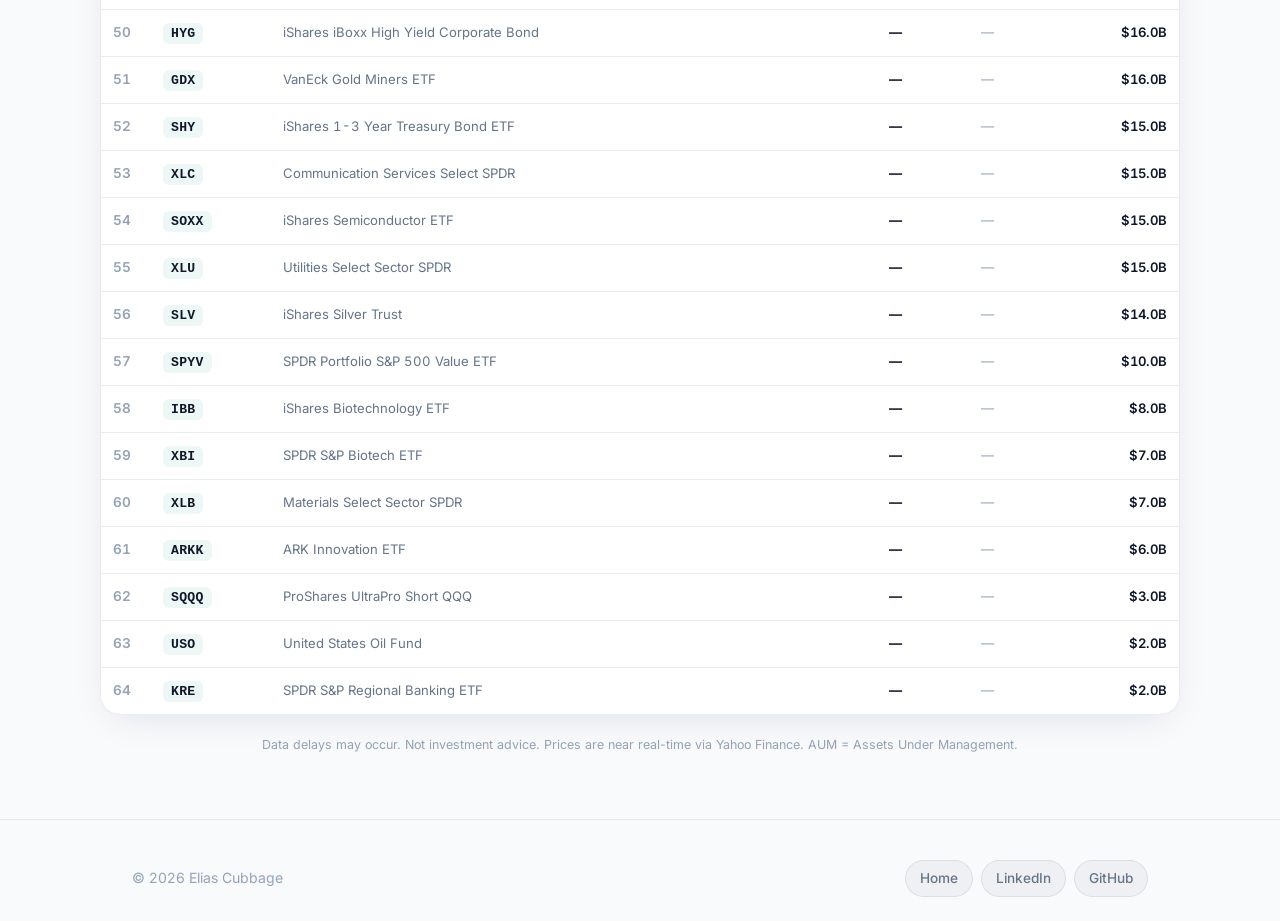
==== commit 1acb735a: "Move ETF tracker to main page above Cubblitz; make table responsive" ====
--- a/etf.html
+++ b/etf.html
@@ -17,7 +17,7 @@
   <link rel="icon" type="image/svg+xml" href="data:image/svg+xml,%3Csvg xmlns='http://www.w3.org/2000/svg' viewBox='0 0 32 32'%3E%3Crect width='32' height='32' rx='6' fill='%230d9488'/%3E%3Ctext x='16' y='22' text-anchor='middle' font-family='Inter,system-ui,sans-serif' font-size='16' font-weight='700' fill='%23ffffff'%3EEC%3C/text%3E%3C/svg%3E" />
   <link href="https://fonts.googleapis.com/css2?family=Inter:wght@300;400;500;600;700;800;900&display=swap" rel="stylesheet">
   <script>history.scrollRestoration='manual';window.scrollTo(0,0);</script>
-  <link rel="stylesheet" href="styles-cubblitz.css?v=14">
+  <link rel="stylesheet" href="styles-cubblitz.css?v=15">
   <script src="config.js?v=3"></script>
   <style>
     .etf-hero { position: relative; overflow: hidden; }
@@ -45,197 +45,6 @@
       pointer-events: none;
       animation: floatB 25s ease-in-out infinite;
     }
-    .etf-stats {
-      display: grid;
-      grid-template-columns: repeat(auto-fit, minmax(200px, 1fr));
-      gap: 16px;
-      margin: 24px 0 32px;
-    }
-    .etf-stat-card {
-      padding: 20px 24px;
-      border-radius: var(--radius);
-      background: linear-gradient(135deg, var(--card) 0%, var(--card-2) 100%);
-      border: 1px solid var(--border);
-      box-shadow: var(--shadow);
-      transition: transform 0.3s var(--ease), border-color 0.3s var(--ease), box-shadow 0.3s var(--ease);
-    }
-    .etf-stat-card:hover {
-      transform: translateY(-4px);
-      border-color: rgba(13, 148, 136, 0.3);
-      box-shadow: 0 14px 48px -12px rgba(15, 23, 42, 0.2);
-    }
-    .etf-stat-value {
-      font-size: 1.8rem;
-      font-weight: 800;
-      background: var(--accent-grad);
-      -webkit-background-clip: text;
-      background-clip: text;
-      -webkit-text-fill-color: transparent;
-      margin: 0 0 4px;
-      letter-spacing: -0.02em;
-    }
-    .etf-stat-label {
-      font-size: 0.85rem;
-      font-weight: 600;
-      color: var(--muted);
-      margin: 0;
-    }
-    .etf-badge-header {
-      display: inline-flex;
-      align-items: center;
-      gap: 8px;
-      padding: 6px 16px;
-      border-radius: 999px;
-      background: rgba(37, 99, 235, 0.08);
-      border: 1px solid rgba(37, 99, 235, 0.2);
-      color: var(--accent-2);
-      font-size: 0.85rem;
-      font-weight: 700;
-      margin-bottom: 16px;
-      letter-spacing: 0.02em;
-    }
-    .etf-table-wrap {
-      overflow-x: auto;
-      border: 1px solid var(--border);
-      border-radius: var(--radius-lg);
-      background: var(--card);
-      box-shadow: var(--shadow);
-      position: relative;
-    }
-    .etf-table-wrap::before {
-      content: '';
-      position: absolute;
-      top: 0;
-      left: 0;
-      right: 0;
-      height: 4px;
-      background: var(--accent-grad);
-      border-radius: var(--radius-lg) var(--radius-lg) 0 0;
-    }
-    .etf-table {
-      width: 100%;
-      border-collapse: collapse;
-      font-size: 0.88rem;
-      min-width: 1100px;
-    }
-    .etf-table thead th {
-      position: sticky;
-      top: 0;
-      background: var(--card-2);
-      color: var(--muted);
-      font-size: 0.74rem;
-      font-weight: 700;
-      letter-spacing: 0.05em;
-      text-transform: uppercase;
-      padding: 14px 12px;
-      text-align: left;
-      border-bottom: 1px solid var(--border);
-      white-space: nowrap;
-      cursor: pointer;
-      user-select: none;
-      transition: color 0.2s var(--ease), background 0.2s var(--ease);
-    }
-    .etf-table thead th:hover {
-      color: var(--text);
-      background: rgba(15, 23, 42, 0.03);
-    }
-    .etf-table thead th.sorted {
-      color: var(--accent);
-    }
-    .etf-table thead th.sorted::after {
-      content: '';
-      display: inline-block;
-      margin-left: 6px;
-      width: 0;
-      height: 0;
-      border-left: 4px solid transparent;
-      border-right: 4px solid transparent;
-    }
-    .etf-table thead th.sorted.asc::after {
-      border-bottom: 5px solid var(--accent);
-    }
-    .etf-table thead th.sorted.desc::after {
-      border-top: 5px solid var(--accent);
-    }
-    .etf-table tbody td {
-      padding: 12px;
-      border-bottom: 1px solid var(--border);
-      white-space: nowrap;
-      font-variant-numeric: tabular-nums;
-      overflow: hidden;
-      text-overflow: ellipsis;
-    }
-    .etf-table tbody tr:last-child td {
-      border-bottom: 0;
-    }
-    .etf-table tbody tr {
-      transition: background 0.2s var(--ease);
-    }
-    .etf-table tbody tr:hover {
-      background: rgba(13, 148, 136, 0.04);
-    }
-    .etf-table .rank {
-      color: var(--muted-2);
-      font-weight: 600;
-      font-size: 0.85rem;
-      width: 50px;
-    }
-    .etf-table .symbol-col {
-      font-weight: 700;
-      width: 120px;
-    }
-    .etf-table .ticker {
-      font-family: ui-monospace, 'SF Mono', Menlo, monospace;
-      font-weight: 700;
-      letter-spacing: 0.02em;
-      color: var(--text);
-      background: rgba(13, 148, 136, 0.08);
-      padding: 3px 8px;
-      border-radius: 6px;
-      font-size: 0.82rem;
-    }
-    .etf-table .name-col {
-      color: var(--muted);
-      max-width: 240px;
-      overflow: hidden;
-      text-overflow: ellipsis;
-    }
-    .etf-table .num {
-      text-align: right;
-    }
-    .etf-table .price {
-      font-weight: 700;
-      color: var(--text);
-    }
-    .etf-table .pos {
-      color: #059669;
-      font-weight: 600;
-    }
-    .etf-table .neg {
-      color: #dc2626;
-      font-weight: 600;
-    }
-    .etf-table .flat {
-      color: var(--muted-2);
-    }
-    .etf-table .muted {
-      color: var(--muted-2);
-    }
-    .etf-table .marketcap {
-      font-weight: 600;
-      color: var(--text);
-    }
-    .etf-disclaimer {
-      margin: 20px 0 0;
-      color: var(--muted-2);
-      font-size: 0.78rem;
-      text-align: center;
-    }
-    @media (max-width: 680px) {
-      .etf-stats {
-        grid-template-columns: 1fr;
-      }
-    }
   </style>
 </head>
 <body>
@@ -262,7 +71,7 @@
         <a href="/#about" data-nav>About</a>
         <a href="/#stack" data-nav>Tools</a>
         <a href="/#professional" data-nav>Background</a>
-        <a href="etf.html" data-nav class="active">ETFs</a>
+        <a href="/#etf" data-nav>ETFs</a>
         <a href="/#game" data-nav>Cubblitz</a>
       </nav>
     </div>
--- a/styles-cubblitz.css
+++ b/styles-cubblitz.css
@@ -338,6 +338,209 @@
 }
 .captcha-noscript a{color:var(--accent)}
 
+/* ===== ETF Tracker ===== */
+#etf .section-title{justify-content:center;text-align:center}
+#etf .section-title::before{display:none}
+.etf-badge-header{
+  display:inline-flex;align-items:center;gap:8px;
+  padding:6px 16px;border-radius:999px;
+  background:rgba(37,99,235,0.08);
+  border:1px solid rgba(37,99,235,0.2);
+  color:var(--accent-2);
+  font-size:0.85rem;font-weight:700;
+  margin-bottom:16px;letter-spacing:0.02em;
+}
+.etf-stats{
+  display:grid;
+  grid-template-columns:repeat(auto-fit,minmax(200px,1fr));
+  gap:16px;
+  margin:24px 0 32px;
+}
+.etf-stat-card{
+  padding:20px 24px;
+  border-radius:var(--radius);
+  background:linear-gradient(135deg,var(--card) 0%,var(--card-2) 100%);
+  border:1px solid var(--border);
+  box-shadow:var(--shadow);
+  transition:transform 0.3s var(--ease),border-color 0.3s var(--ease),box-shadow 0.3s var(--ease);
+}
+.etf-stat-card:hover{
+  transform:translateY(-4px);
+  border-color:rgba(13,148,136,0.3);
+  box-shadow:0 14px 48px -12px rgba(15,23,42,0.2);
+}
+.etf-stat-value{
+  font-size:1.8rem;font-weight:800;
+  background:var(--accent-grad);
+  -webkit-background-clip:text;
+  background-clip:text;
+  -webkit-text-fill-color:transparent;
+  margin:0 0 4px;
+  letter-spacing:-0.02em;
+}
+.etf-stat-label{
+  font-size:0.85rem;font-weight:600;
+  color:var(--muted);
+  margin:0;
+}
+.etf-table-wrap{
+  overflow-x:auto;
+  border:1px solid var(--border);
+  border-radius:var(--radius-lg);
+  background:var(--card);
+  box-shadow:var(--shadow);
+  position:relative;
+}
+.etf-table-wrap::before{
+  content:'';
+  position:absolute;
+  top:0;left:0;right:0;
+  height:4px;
+  background:var(--accent-grad);
+  border-radius:var(--radius-lg) var(--radius-lg) 0 0;
+}
+.etf-table{
+  width:100%;
+  border-collapse:collapse;
+  font-size:0.82rem;
+}
+.etf-table thead th{
+  position:sticky;
+  top:0;
+  background:var(--card-2);
+  color:var(--muted);
+  font-size:0.7rem;
+  font-weight:700;
+  letter-spacing:0.05em;
+  text-transform:uppercase;
+  padding:10px 8px;
+  text-align:left;
+  border-bottom:1px solid var(--border);
+  white-space:nowrap;
+  cursor:pointer;
+  user-select:none;
+  transition:color 0.2s var(--ease),background 0.2s var(--ease);
+}
+.etf-table thead th:nth-child(6),
+.etf-table tbody td:nth-child(6){ display:none; }
+.etf-table thead th:nth-child(7),
+.etf-table tbody td:nth-child(7){ display:none; }
+.etf-table thead th:nth-child(9),
+.etf-table tbody td:nth-child(9){ display:none; }
+.etf-table thead th:nth-child(10),
+.etf-table tbody td:nth-child(10){ display:none; }
+.etf-table thead th:hover{
+  color:var(--text);
+  background:rgba(15,23,42,0.03);
+}
+.etf-table thead th.sorted{color:var(--accent)}
+.etf-table thead th.sorted::after{
+  content:'';
+  display:inline-block;
+  margin-left:6px;
+  width:0;height:0;
+  border-left:4px solid transparent;
+  border-right:4px solid transparent;
+}
+.etf-table thead th.sorted.asc::after{border-bottom:5px solid var(--accent)}
+.etf-table thead th.sorted.desc::after{border-top:5px solid var(--accent)}
+.etf-table tbody td{
+  padding:12px;
+  border-bottom:1px solid var(--border);
+  white-space:nowrap;
+  font-variant-numeric:tabular-nums;
+  overflow:hidden;
+  text-overflow:ellipsis;
+}
+.etf-table tbody tr:last-child td{border-bottom:0}
+.etf-table tbody tr{transition:background 0.2s var(--ease)}
+.etf-table tbody tr:hover{background:rgba(13,148,136,0.04)}
+.etf-table .rank{
+  color:var(--muted-2);font-weight:600;font-size:0.85rem;width:50px;
+}
+.etf-table .symbol-col{font-weight:700;width:120px}
+.etf-table .ticker{
+  font-family:ui-monospace,'SF Mono',Menlo,monospace;
+  font-weight:700;letter-spacing:0.02em;
+  color:var(--text);
+  background:rgba(13,148,136,0.08);
+  padding:3px 8px;
+  border-radius:6px;
+  font-size:0.82rem;
+}
+.etf-table .name-col{
+  color:var(--muted);
+  max-width:240px;
+  overflow:hidden;
+  text-overflow:ellipsis;
+}
+.etf-table .num{text-align:right}
+.etf-table .price{font-weight:700;color:var(--text)}
+.etf-table .pos{color:#059669;font-weight:600}
+.etf-table .neg{color:#dc2626;font-weight:600}
+.etf-table .flat{color:var(--muted-2)}
+.etf-table .muted{color:var(--muted-2)}
+.etf-table .marketcap{font-weight:600;color:var(--text)}
+.etf-disclaimer{
+  margin:20px 0 0;
+  color:var(--muted-2);
+  font-size:0.78rem;
+  text-align:center;
+}
+
+/* stocks controls & status */
+.stocks-controls{display:flex;gap:12px;align-items:center;flex-wrap:wrap;margin:0 0 8px}
+.stocks-search{flex:1;min-width:200px}
+.stocks-search input{
+  width:100%;
+  padding:11px 16px;
+  border:1px solid var(--border-strong);
+  border-radius:11px;
+  background:var(--card);
+  color:var(--text);
+  font-size:0.92rem;
+  font-family:inherit;
+  outline:none;
+  transition:border-color 0.25s var(--ease),box-shadow 0.25s var(--ease);
+}
+.stocks-search input::placeholder{color:var(--muted-2)}
+.stocks-search input:focus{
+  border-color:var(--accent);
+  box-shadow:0 0 0 4px rgba(13,148,136,0.12);
+}
+.refresh-btn{flex:0 0 auto}
+.stocks-meta{display:flex;gap:16px;flex-wrap:wrap;align-items:center;margin:0 0 16px}
+.stock-count{font-size:0.85rem;font-weight:600;color:var(--muted)}
+.stock-updated{font-size:0.78rem;color:var(--muted-2)}
+.stocks-status{
+  display:flex;
+  flex-direction:column;
+  align-items:center;
+  justify-content:center;
+  gap:12px;
+  padding:48px 24px;
+  border:1px solid var(--border);
+  border-radius:var(--radius-lg);
+  background:var(--card);
+  color:var(--muted);
+  text-align:center;
+}
+.stocks-status.error{border-color:rgba(220,38,38,0.2);color:#dc2626}
+.stocks-status p{margin:0;font-size:0.92rem}
+.status-icon{font-size:1.4rem;line-height:1}
+.spinner{
+  width:32px;height:32px;
+  border:3px solid rgba(13,148,136,0.15);
+  border-top-color:var(--accent);
+  border-radius:50%;
+  animation:etfSpin 0.8s linear infinite;
+}
+@keyframes etfSpin{to{transform:rotate(360deg)}}
+@media (max-width:680px){
+  .etf-stats{grid-template-columns:1fr}
+  .stocks-controls{flex-direction:column;align-items:stretch}
+}
+
 /* ===== Footer ===== */
 .site-footer{padding:40px 0;border-top:1px solid var(--border);margin-top:40px}
 .footer-inner{display:flex;align-items:center;justify-content:space-between;gap:16px;flex-wrap:wrap}
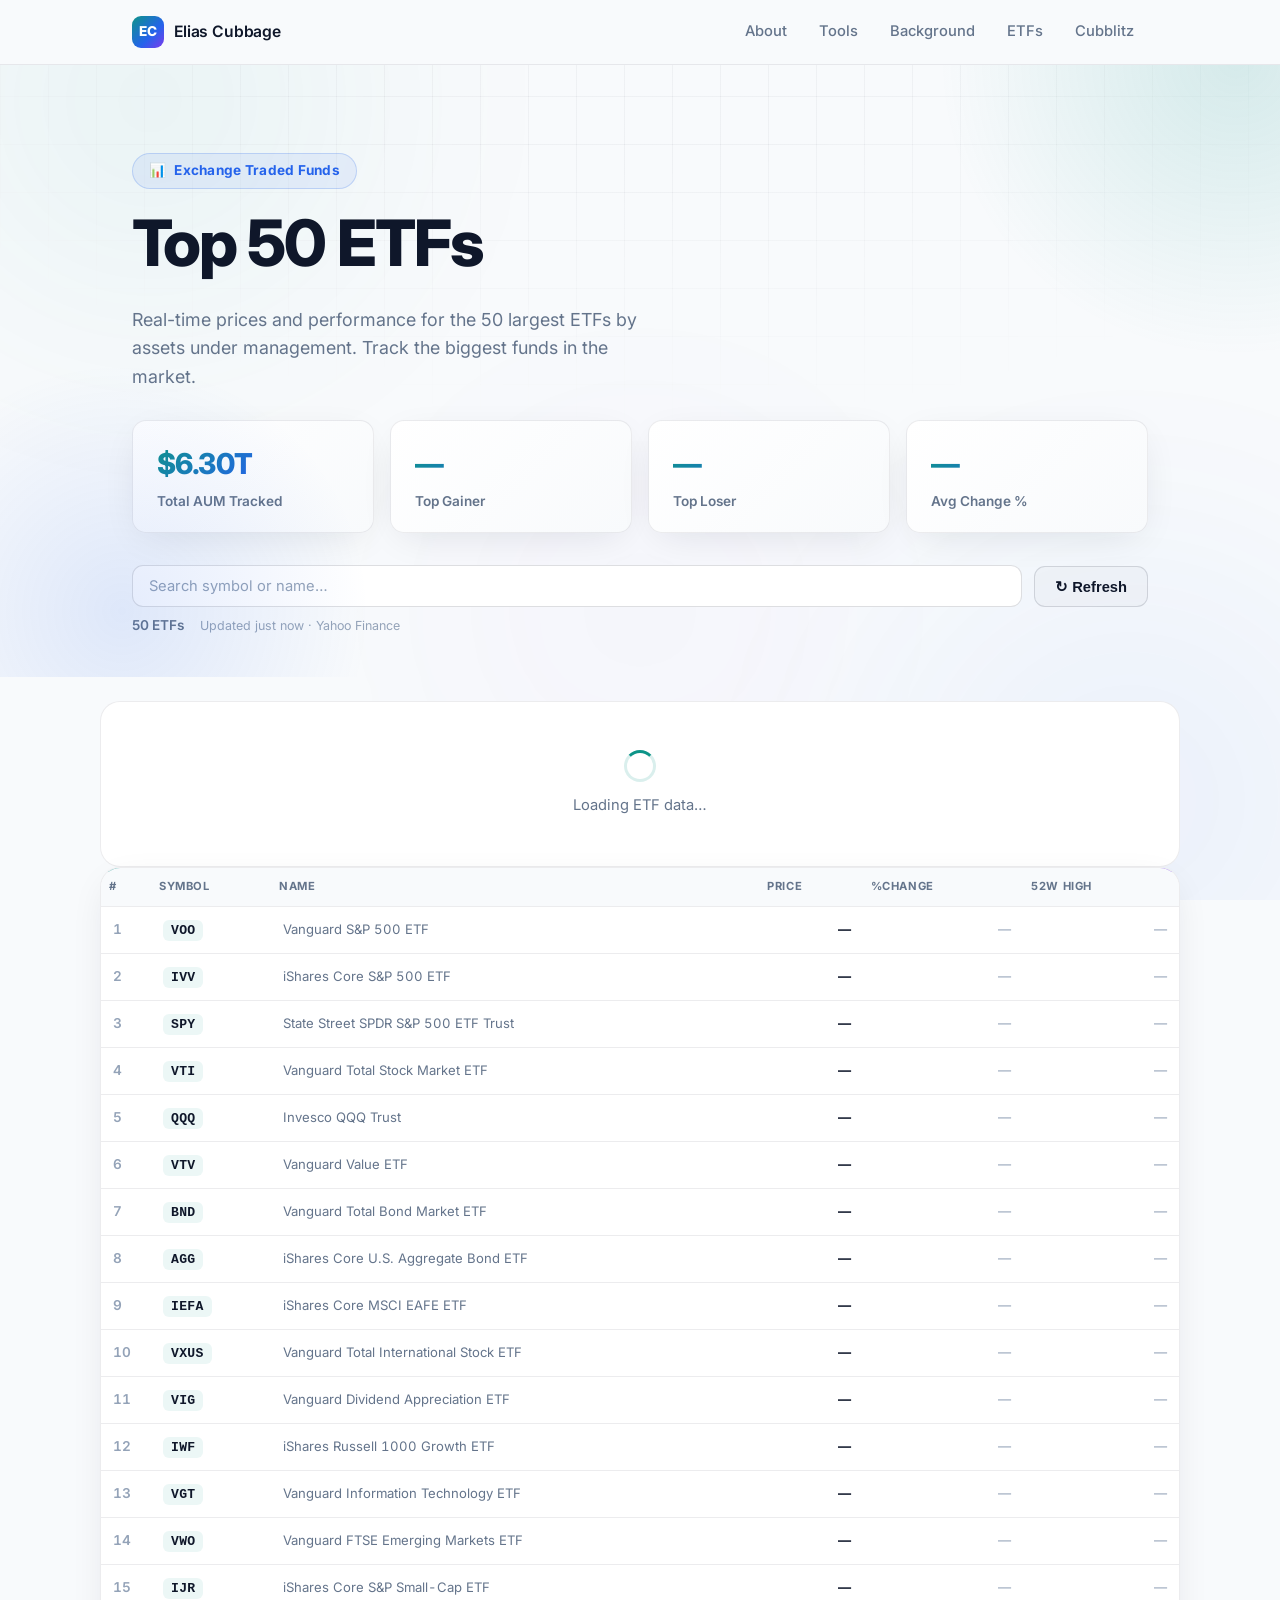
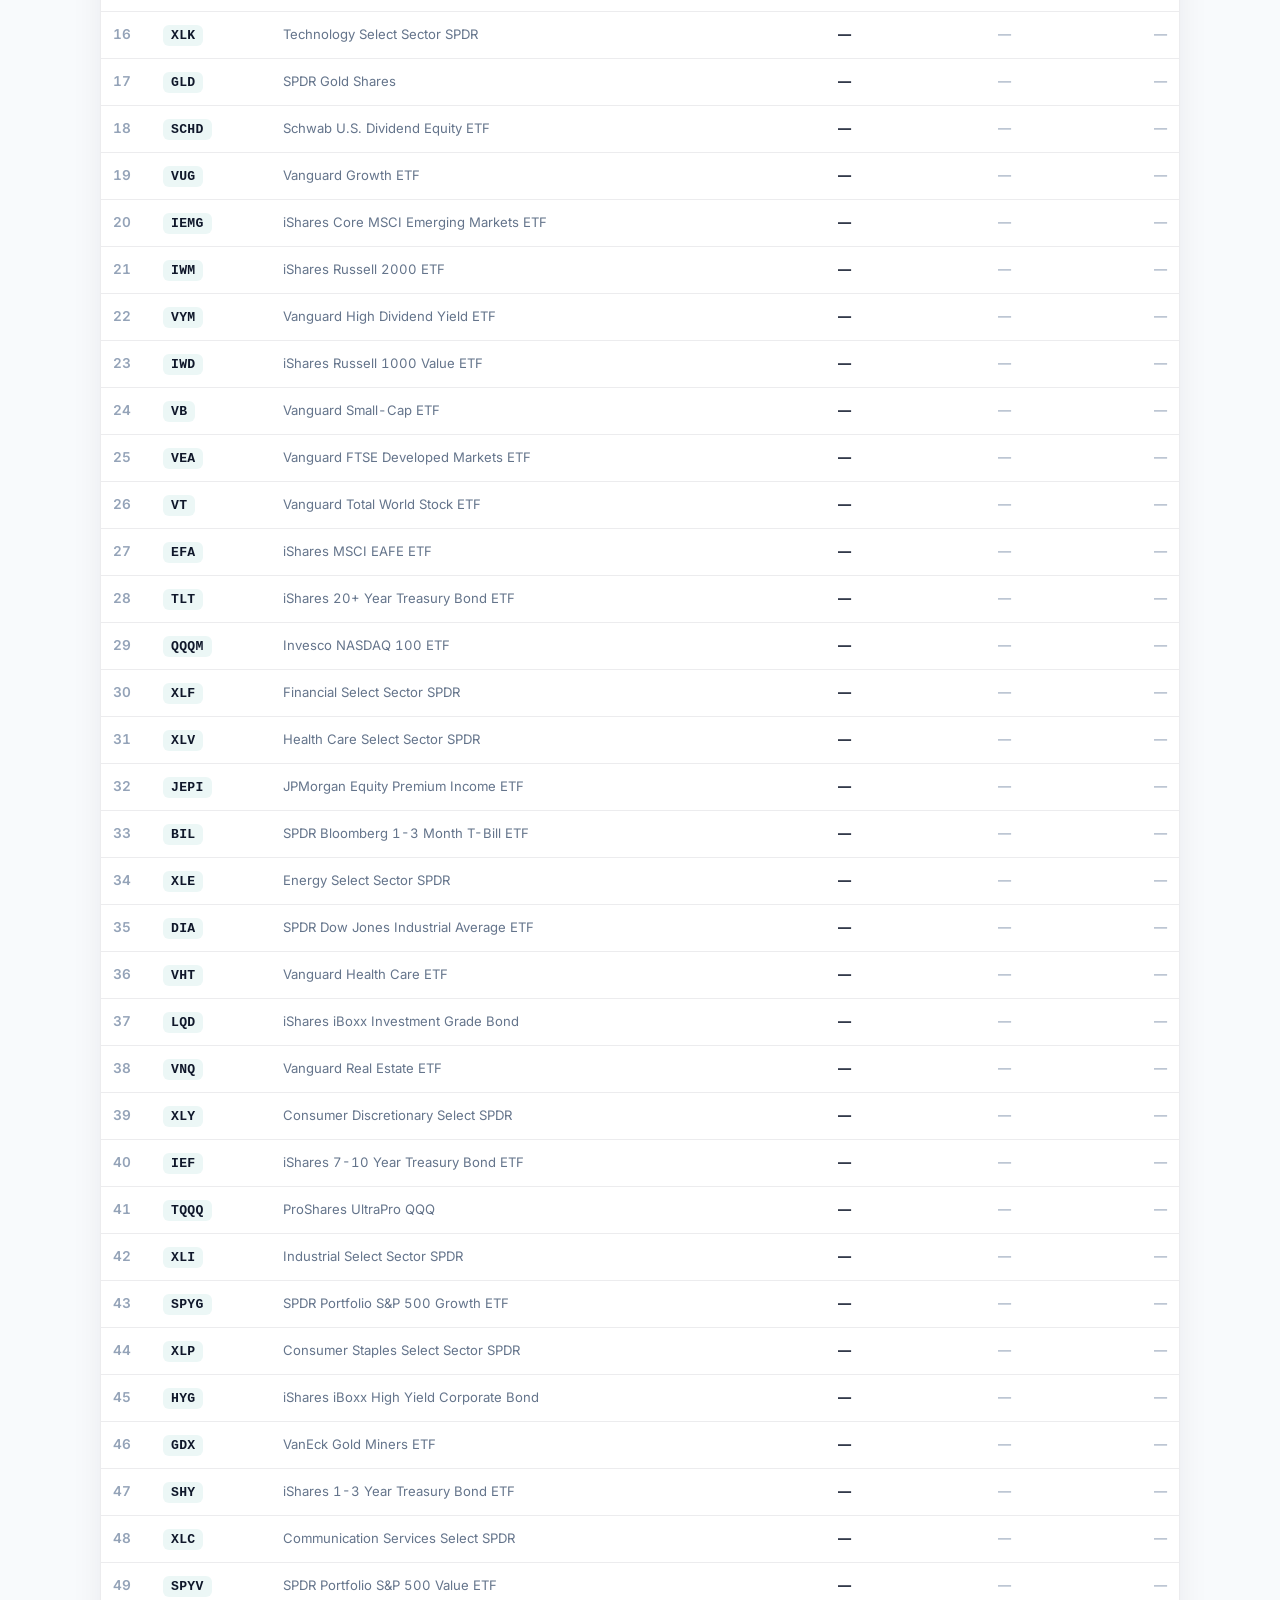
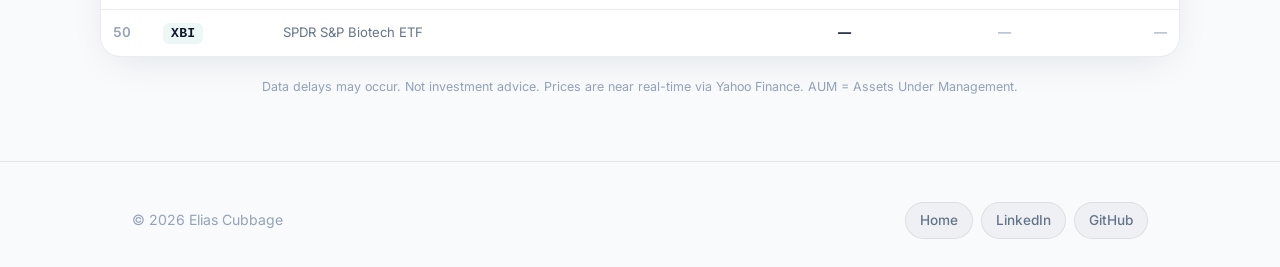
==== commit 90386190: "Reduce ETF tracker to 50 funds, replace Chg column with %change" ====
--- a/etf.html
+++ b/etf.html
@@ -133,8 +133,7 @@
               <th class="sortable" data-sort="symbol">Symbol</th>
               <th class="sortable" data-sort="name">Name</th>
               <th class="sortable" data-sort="price">Price</th>
-              <th class="sortable" data-sort="change">Chg</th>
-              <th class="sortable" data-sort="changePercent">Chg %</th>
+              <th class="sortable" data-sort="changePercent">%change</th>
               <th class="sortable" data-sort="volume">Volume</th>
               <th class="sortable" data-sort="marketCap">AUM</th>
               <th class="sortable" data-sort="high">52W High</th>
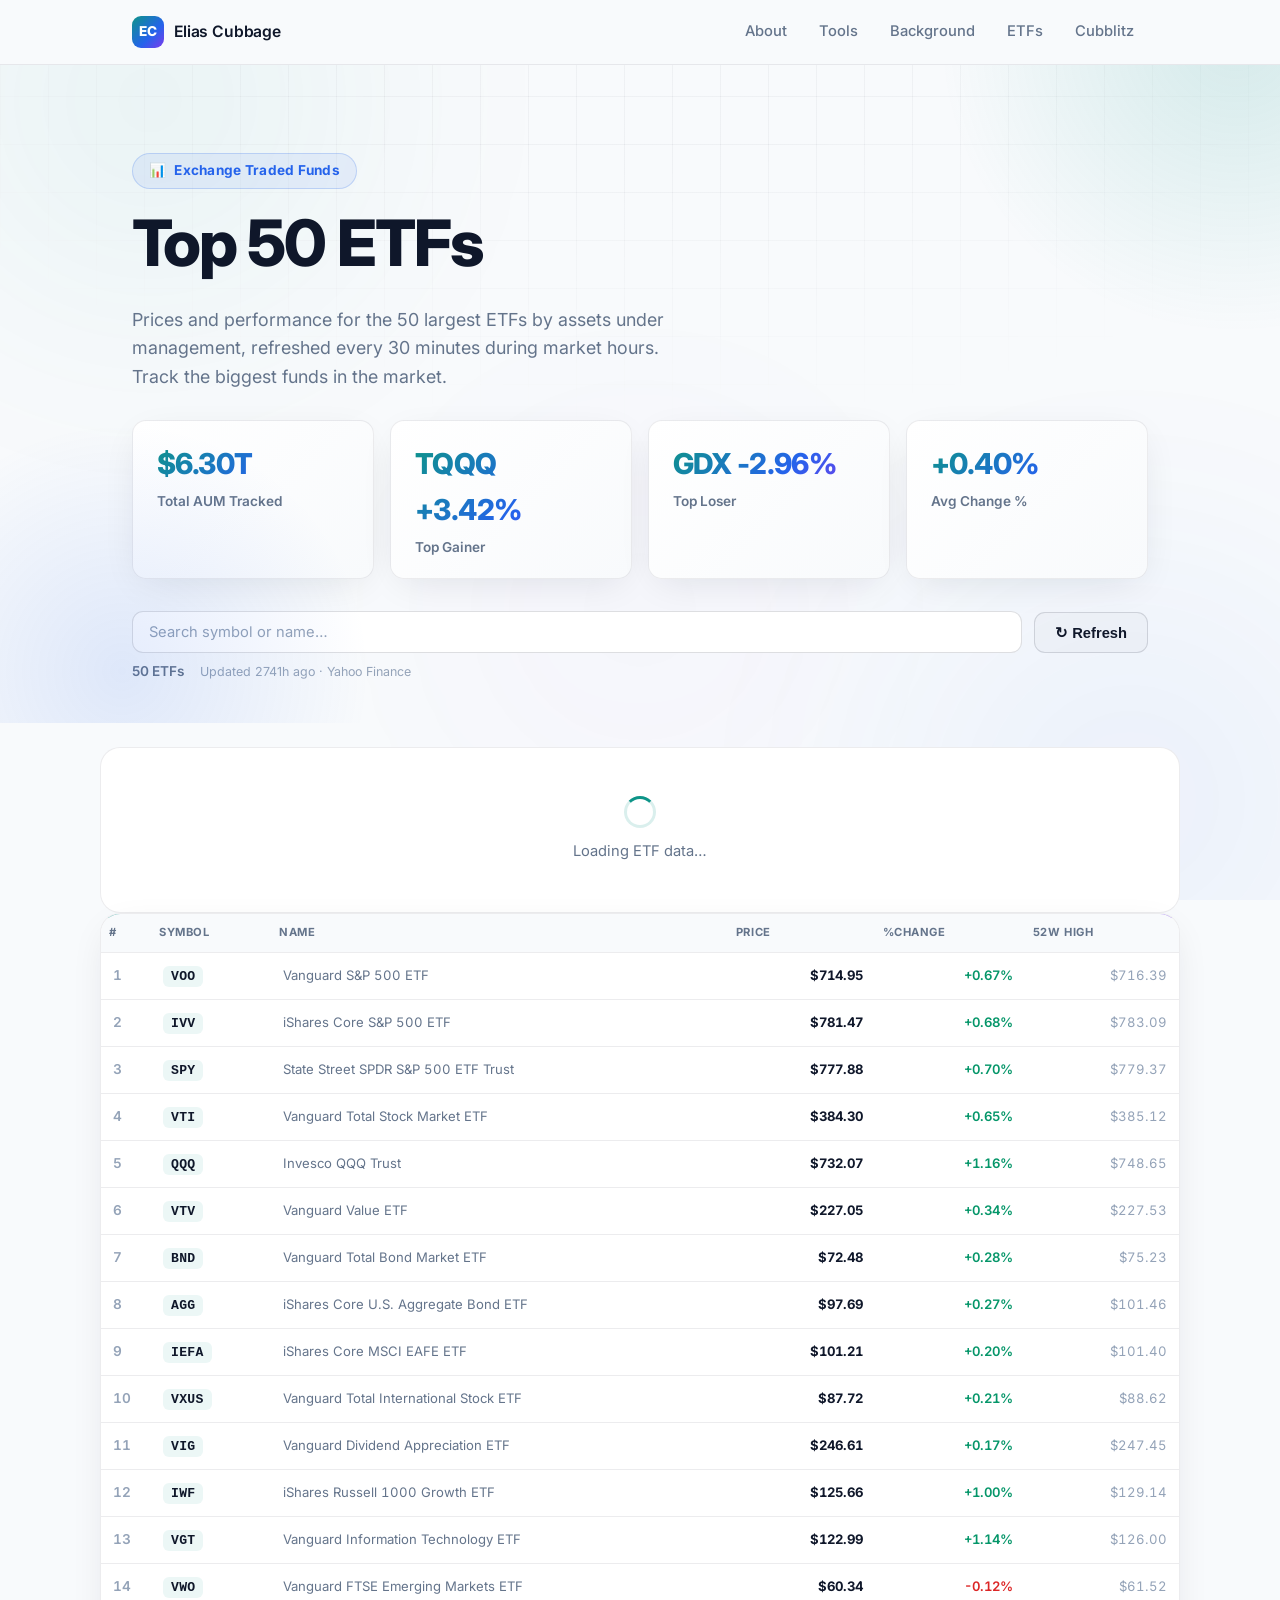
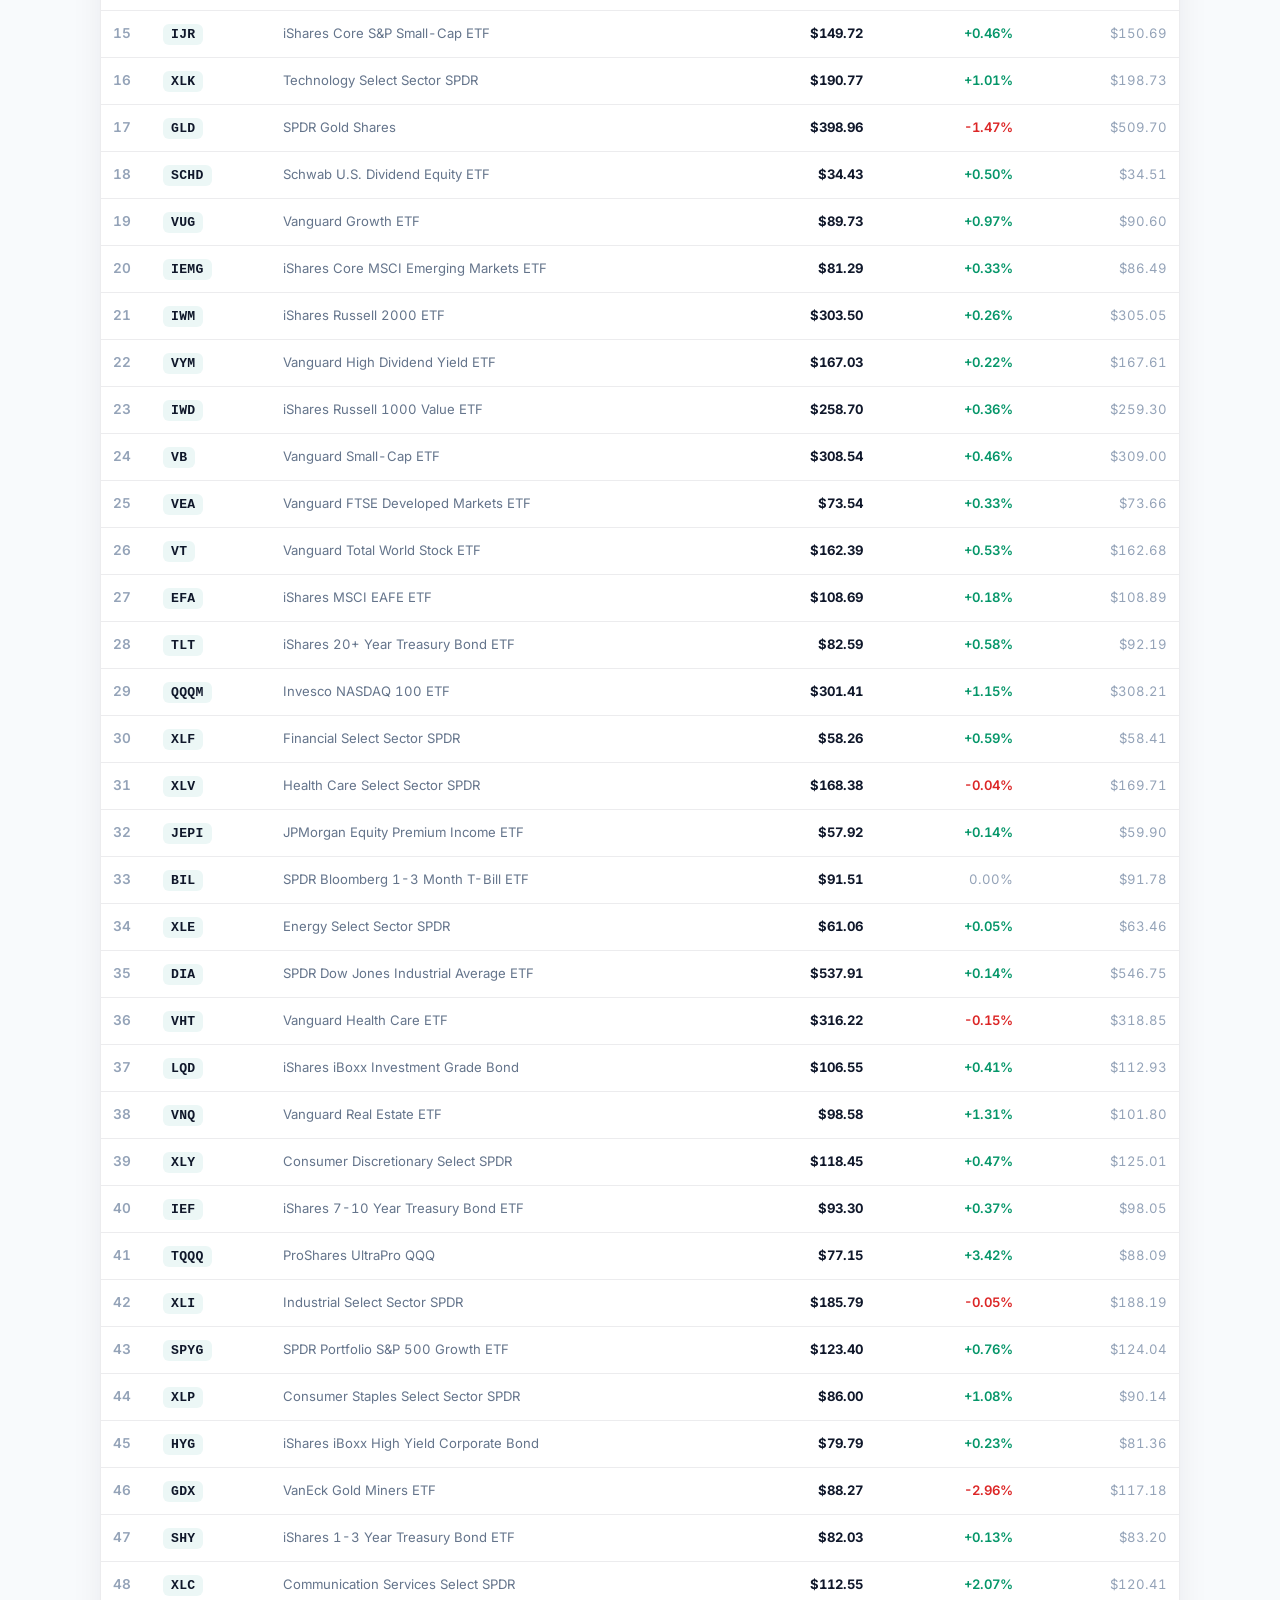
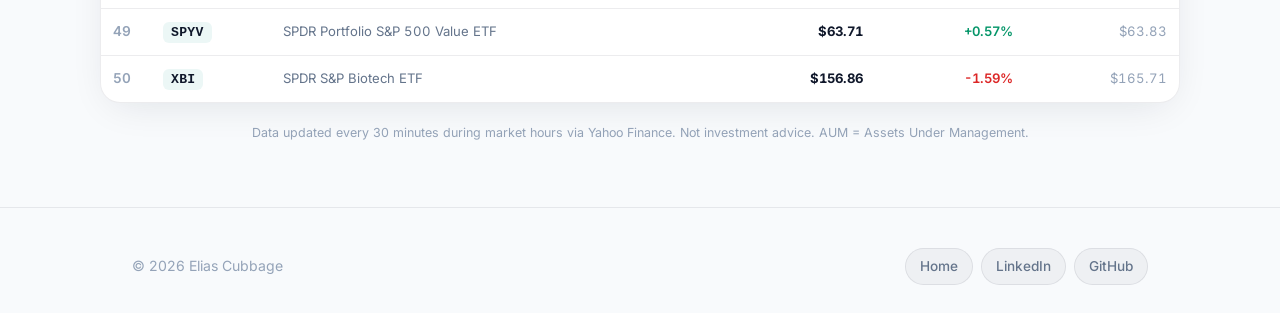
==== commit 285b08d5: "Switch ETF tracker to static JSON data via GitHub Actions; eliminate CORS proxy dependency" ====
--- a/etf.html
+++ b/etf.html
@@ -7,9 +7,9 @@
   <meta http-equiv="Pragma" content="no-cache" />
   <meta http-equiv="Expires" content="0" />
   <title>ETF Tracker — Top 50 ETFs | Elias Cubbage</title>
-  <meta name="description" content="Real-time ETF tracker of the 50 largest ETFs by assets under management. Live data from Yahoo Finance." />
+  <meta name="description" content="ETF tracker of the 50 largest ETFs by assets under management. Prices updated every 30 minutes during market hours." />
   <meta property="og:title" content="ETF Tracker — Top 50 ETFs" />
-  <meta property="og:description" content="Real-time tracker of the 50 largest ETFs by AUM. Live data from Yahoo Finance." />
+  <meta property="og:description" content="Tracker of the 50 largest ETFs by AUM. Prices updated every 30 minutes during market hours." />
   <meta property="og:type" content="website" />
   <meta property="og:url" content="https://eliascubbage.com/etf.html" />
   <meta property="og:locale" content="en_US" />
@@ -85,7 +85,7 @@
             <span>Exchange Traded Funds</span>
           </div>
           <h1>Top 50 ETFs</h1>
-          <p class="lead">Real-time prices and performance for the 50 largest ETFs by assets under management. Track the biggest funds in the market.</p>
+          <p class="lead">Prices and performance for the 50 largest ETFs by assets under management, refreshed every 30 minutes during market hours. Track the biggest funds in the market.</p>
 
           <div class="etf-stats" id="etf-stats">
             <div class="etf-stat-card">
@@ -143,7 +143,7 @@
           <tbody id="stocks-body"></tbody>
         </table>
       </div>
-      <p class="etf-disclaimer">Data delays may occur. Not investment advice. Prices are near real-time via Yahoo Finance. AUM = Assets Under Management.</p>
+      <p class="etf-disclaimer">Data updated every 30 minutes during market hours via Yahoo Finance. Not investment advice. AUM = Assets Under Management.</p>
     </section>
   </main>
   <footer class="site-footer">
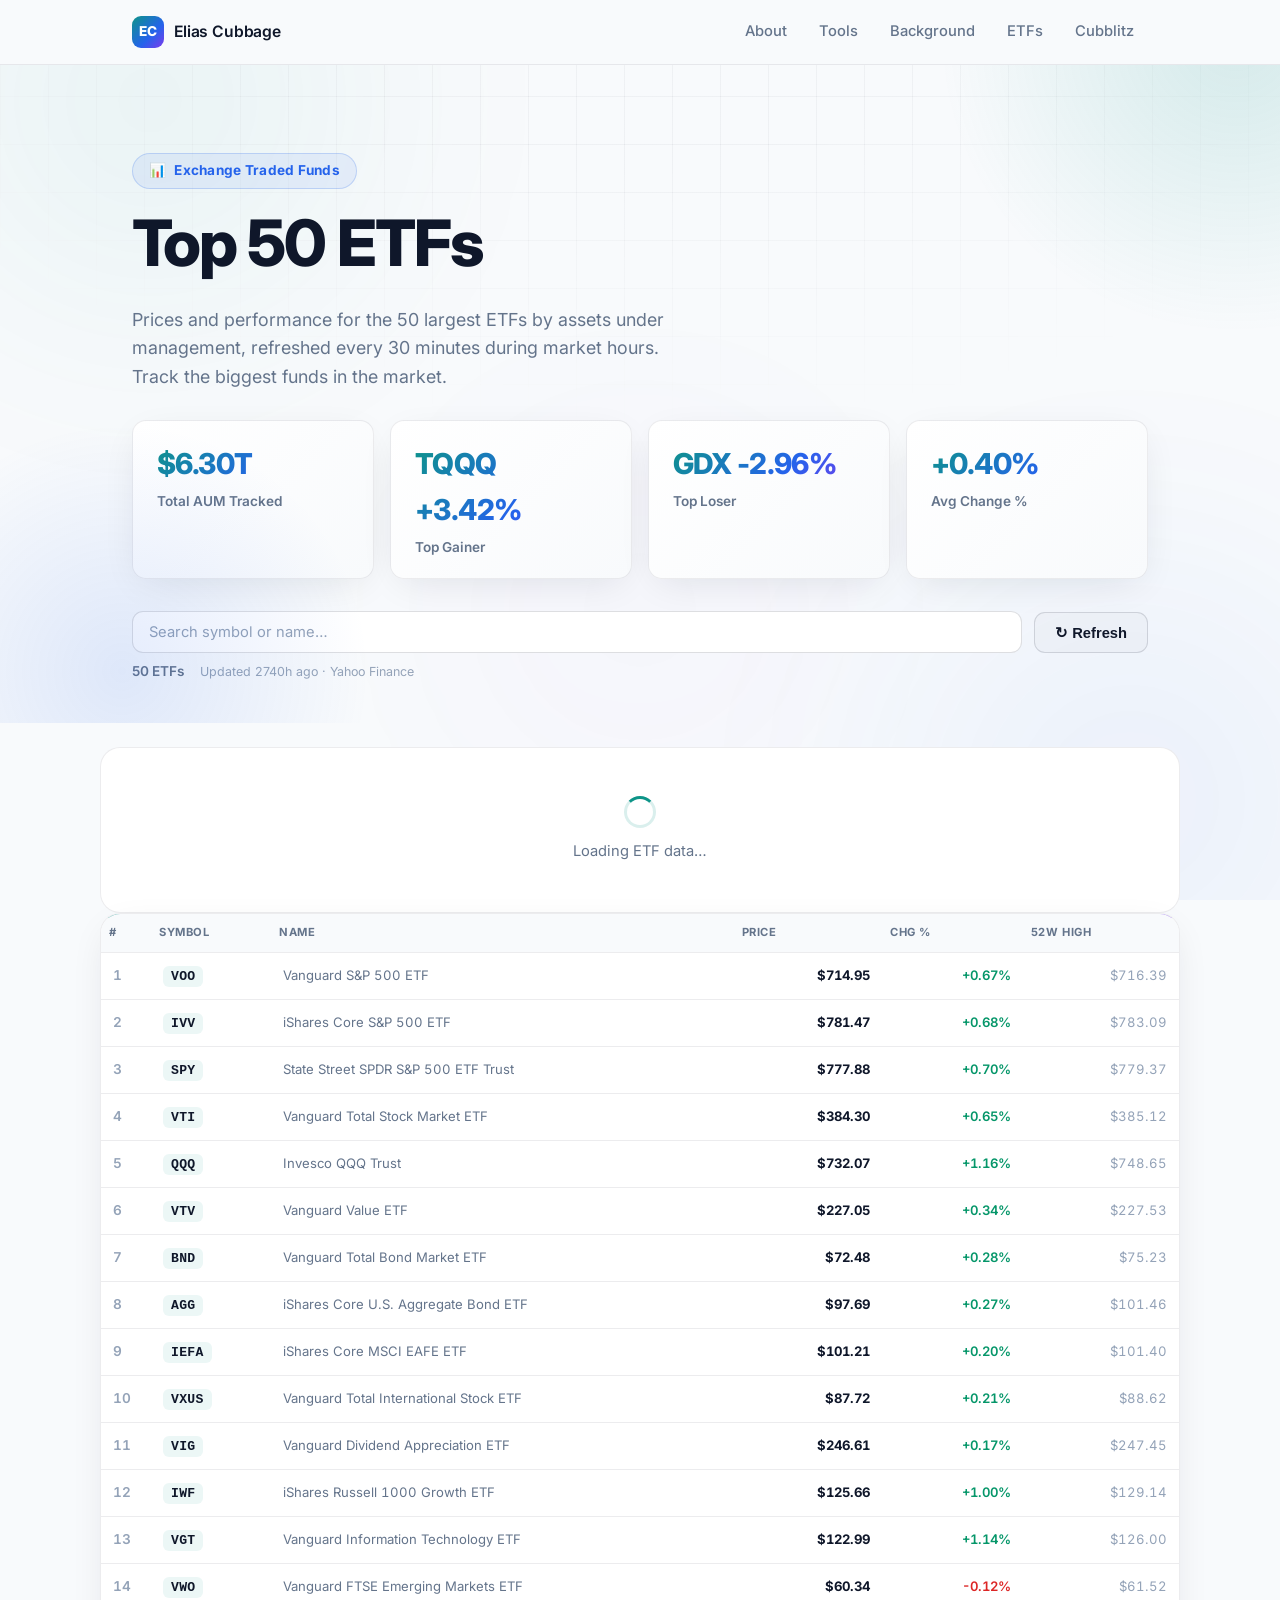
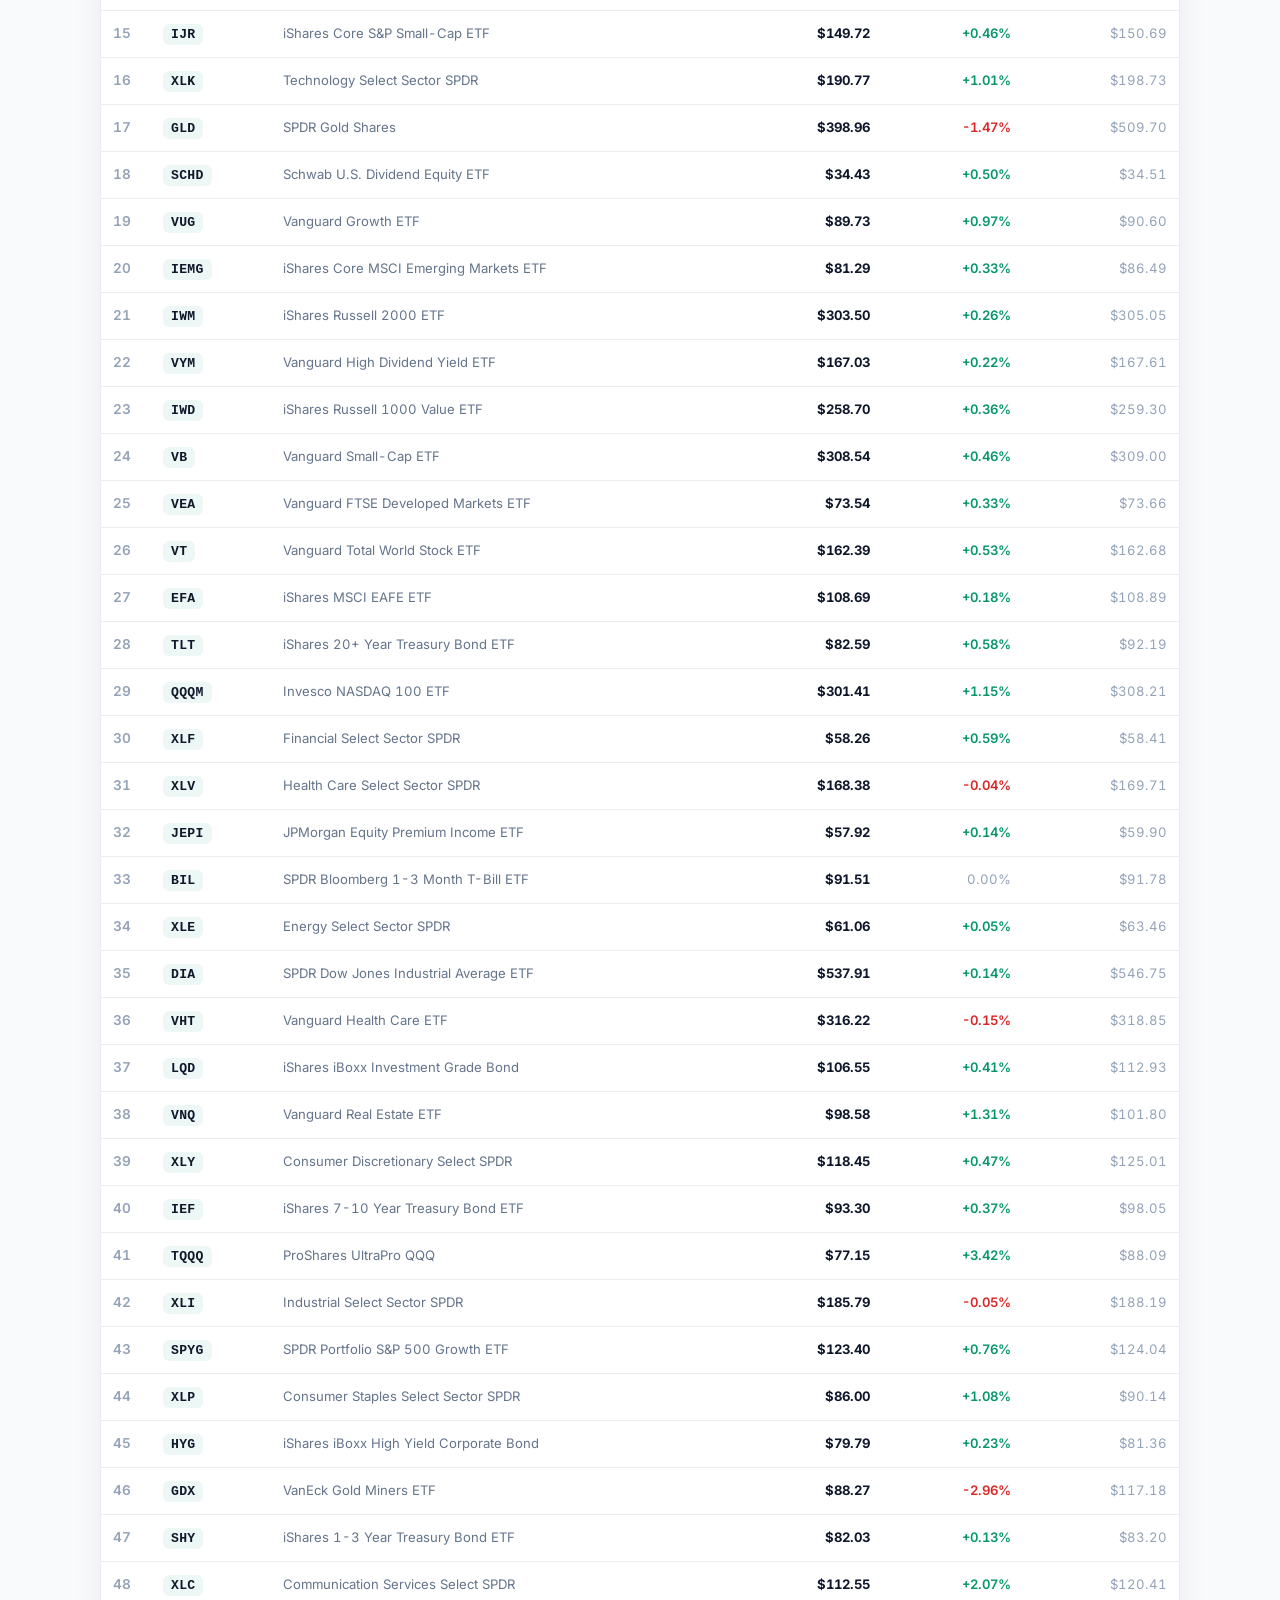
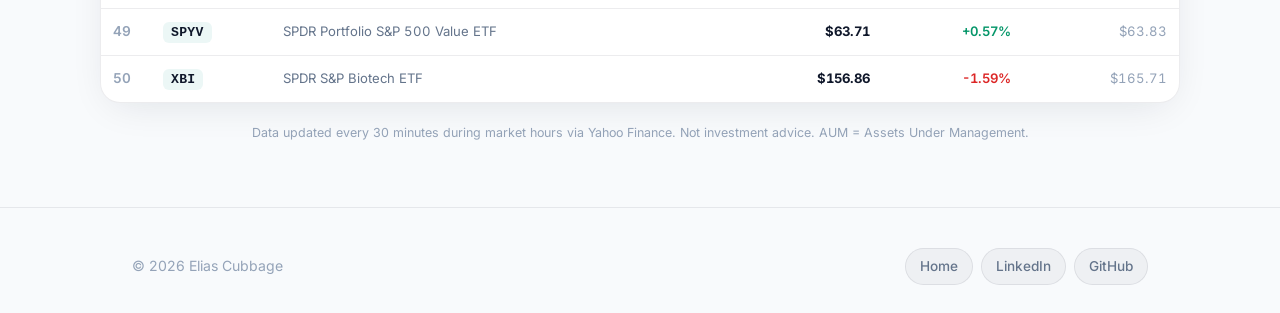
==== commit 6b2aea31: "Label change column as Chg % (sorts by changePercent)" ====
--- a/etf.html
+++ b/etf.html
@@ -133,7 +133,7 @@
               <th class="sortable" data-sort="symbol">Symbol</th>
               <th class="sortable" data-sort="name">Name</th>
               <th class="sortable" data-sort="price">Price</th>
-              <th class="sortable" data-sort="changePercent">%change</th>
+              <th class="sortable" data-sort="changePercent">Chg %</th>
               <th class="sortable" data-sort="volume">Volume</th>
               <th class="sortable" data-sort="marketCap">AUM</th>
               <th class="sortable" data-sort="high">52W High</th>
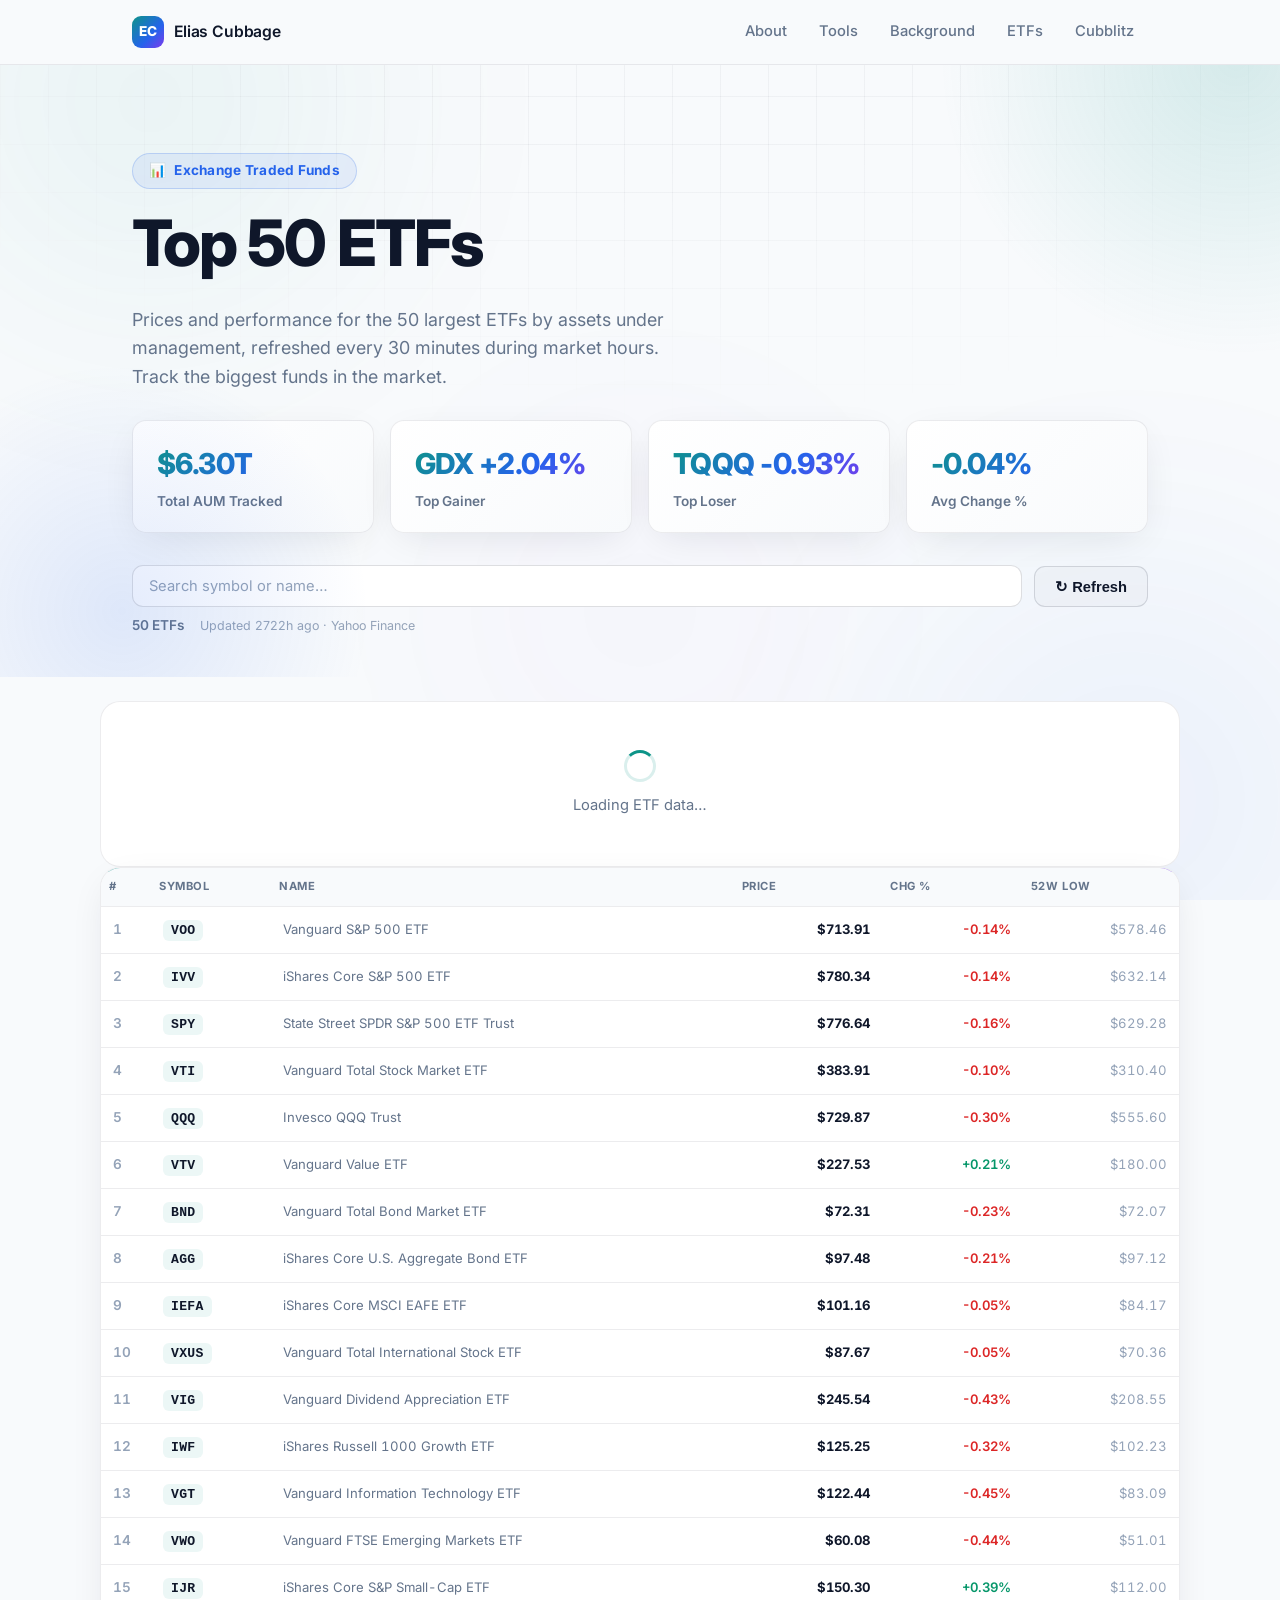
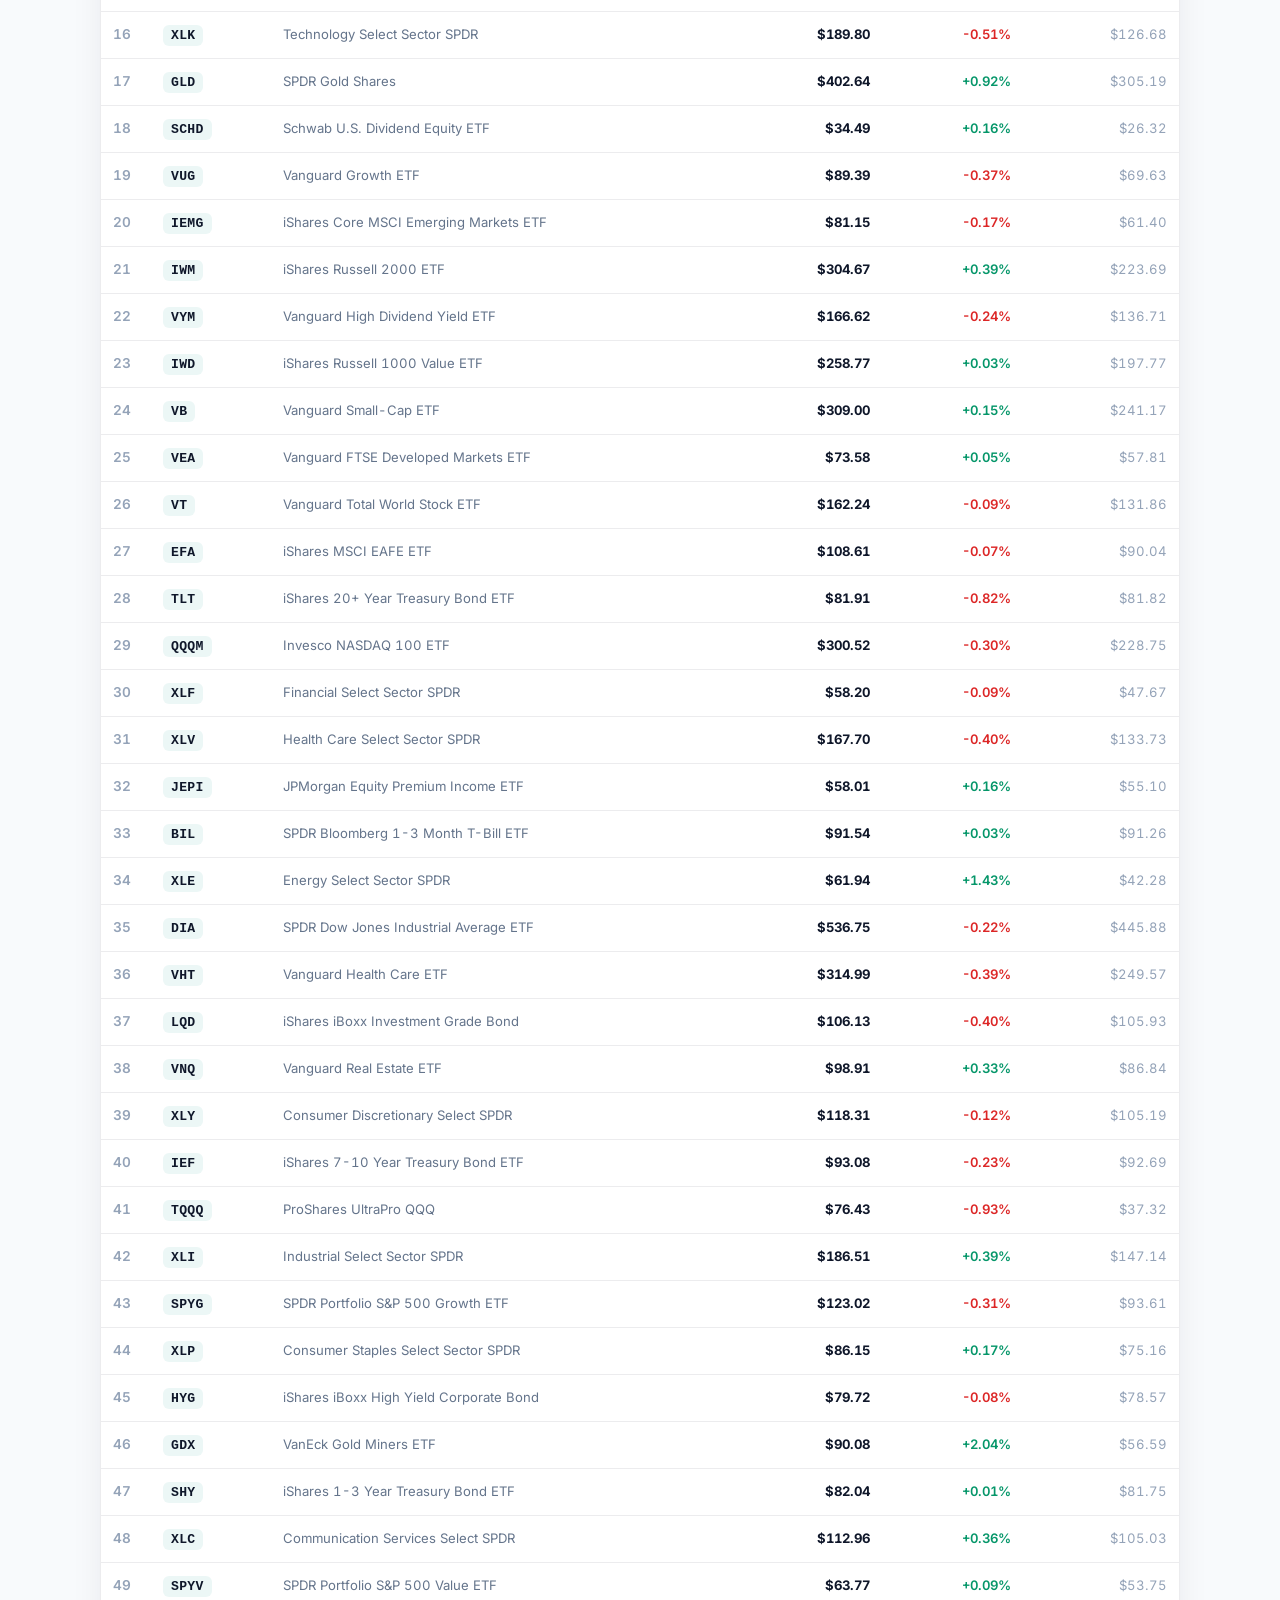
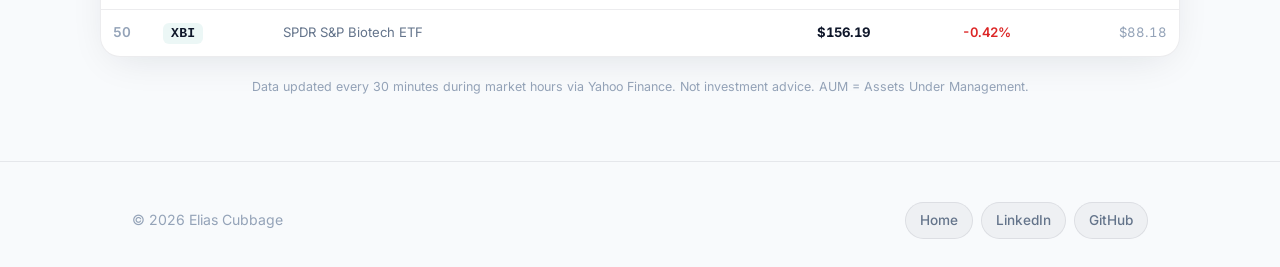
==== commit 9c3e2bd1: "Remove 52W High column; keep AUM as visible column" ====
--- a/etf.html
+++ b/etf.html
@@ -136,7 +136,6 @@
               <th class="sortable" data-sort="changePercent">Chg %</th>
               <th class="sortable" data-sort="volume">Volume</th>
               <th class="sortable" data-sort="marketCap">AUM</th>
-              <th class="sortable" data-sort="high">52W High</th>
               <th class="sortable" data-sort="low">52W Low</th>
             </tr>
           </thead>
